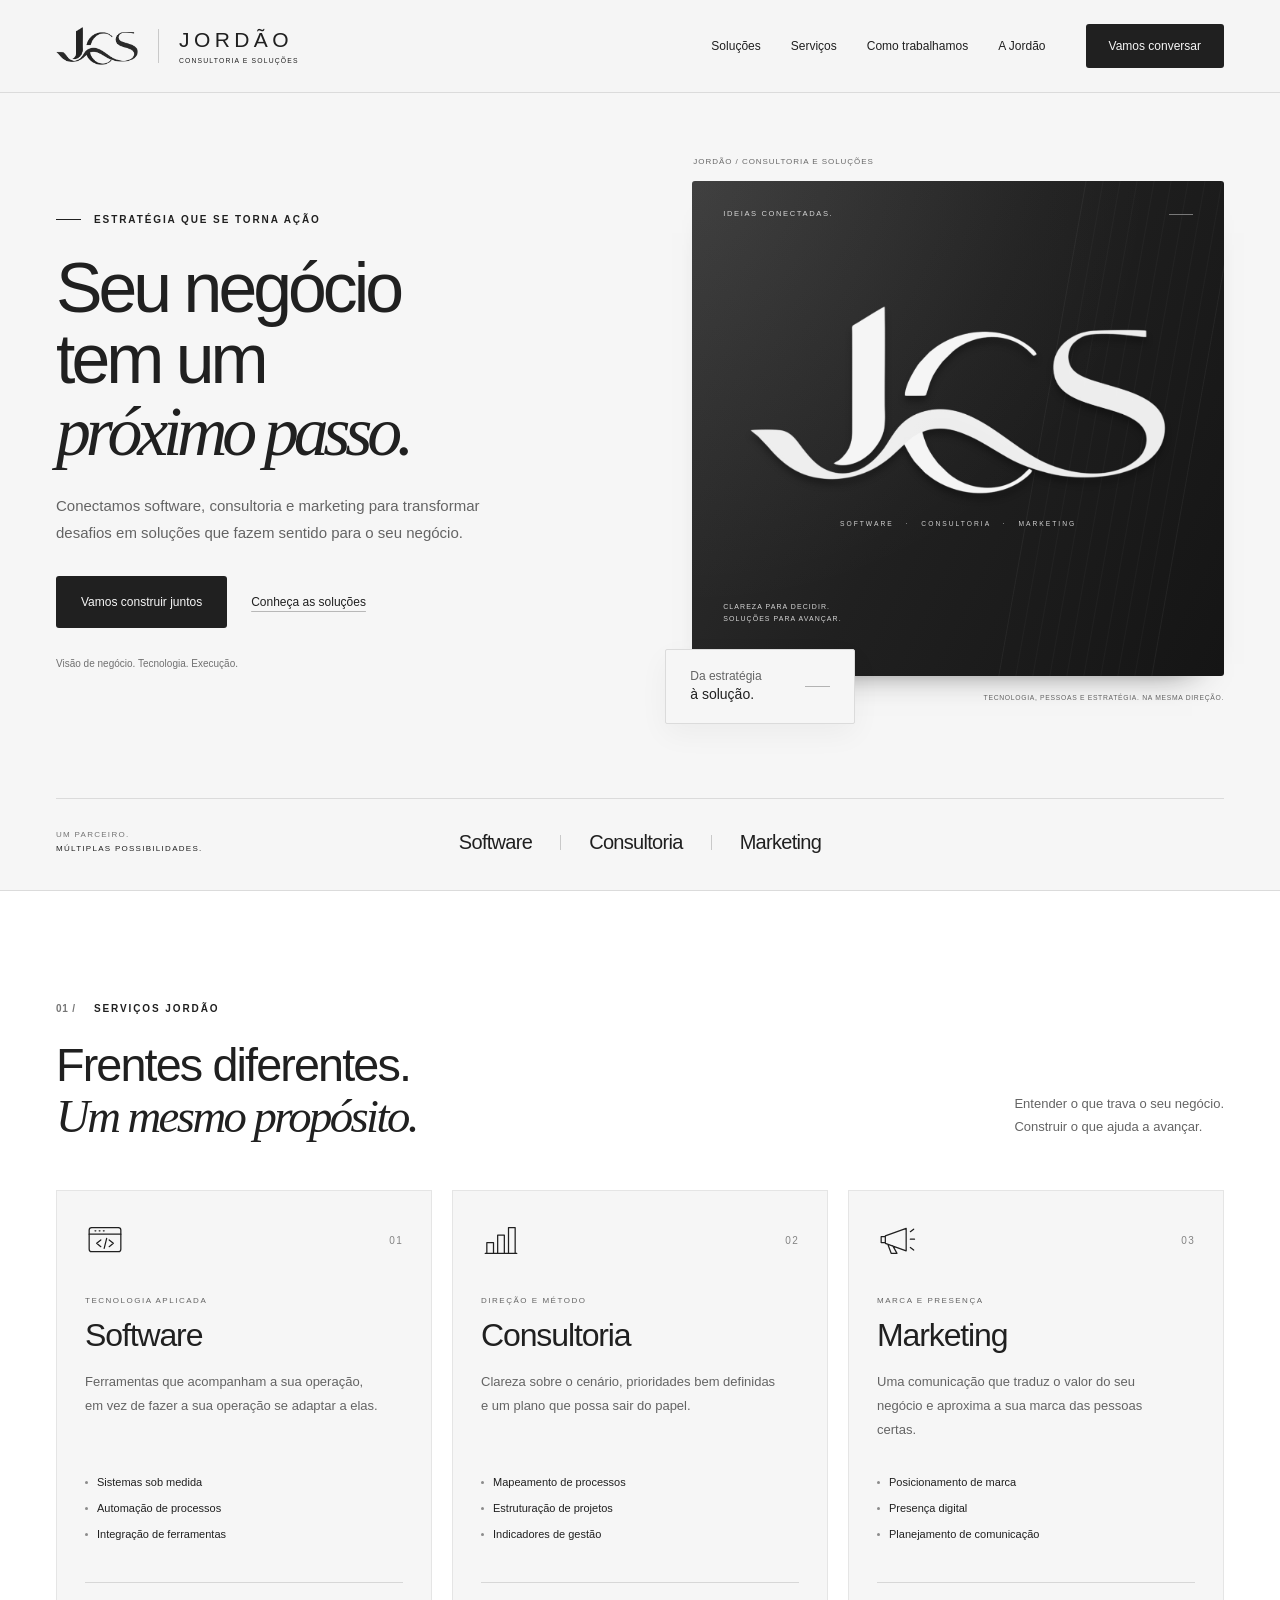
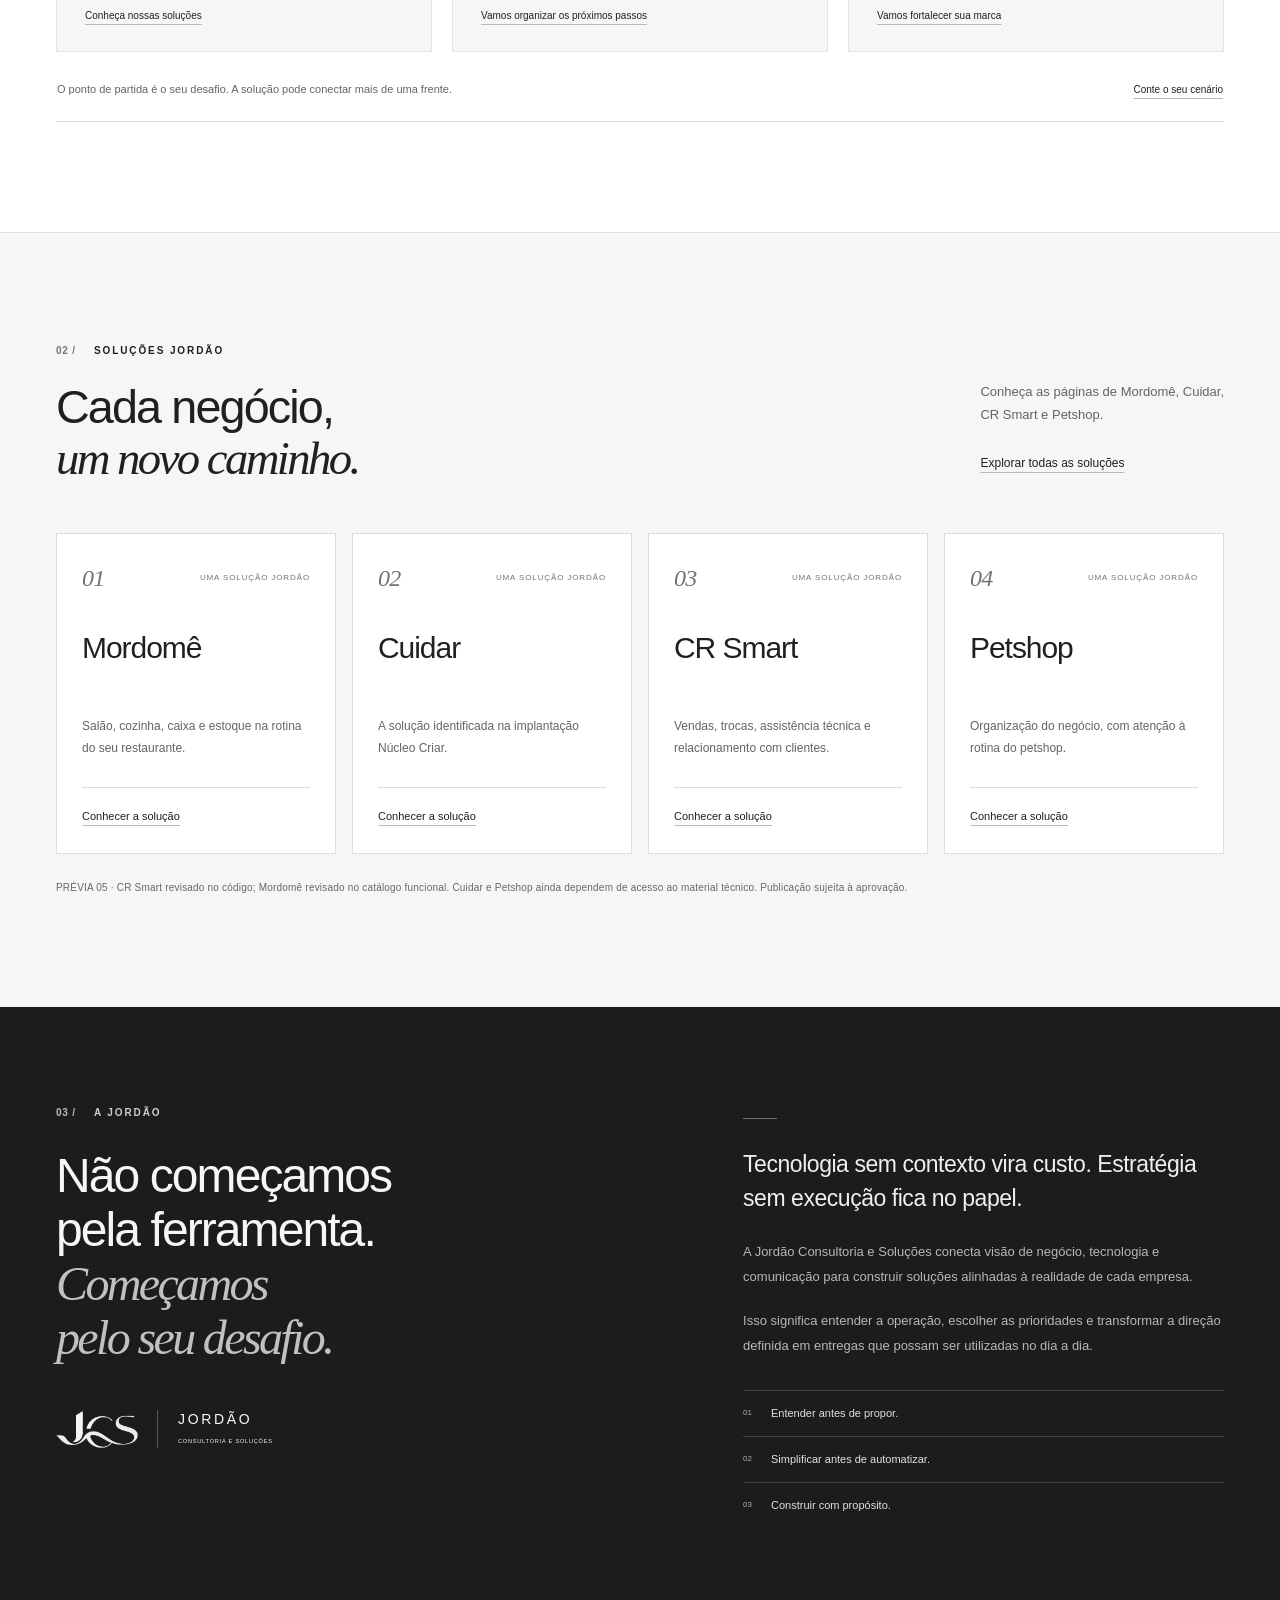
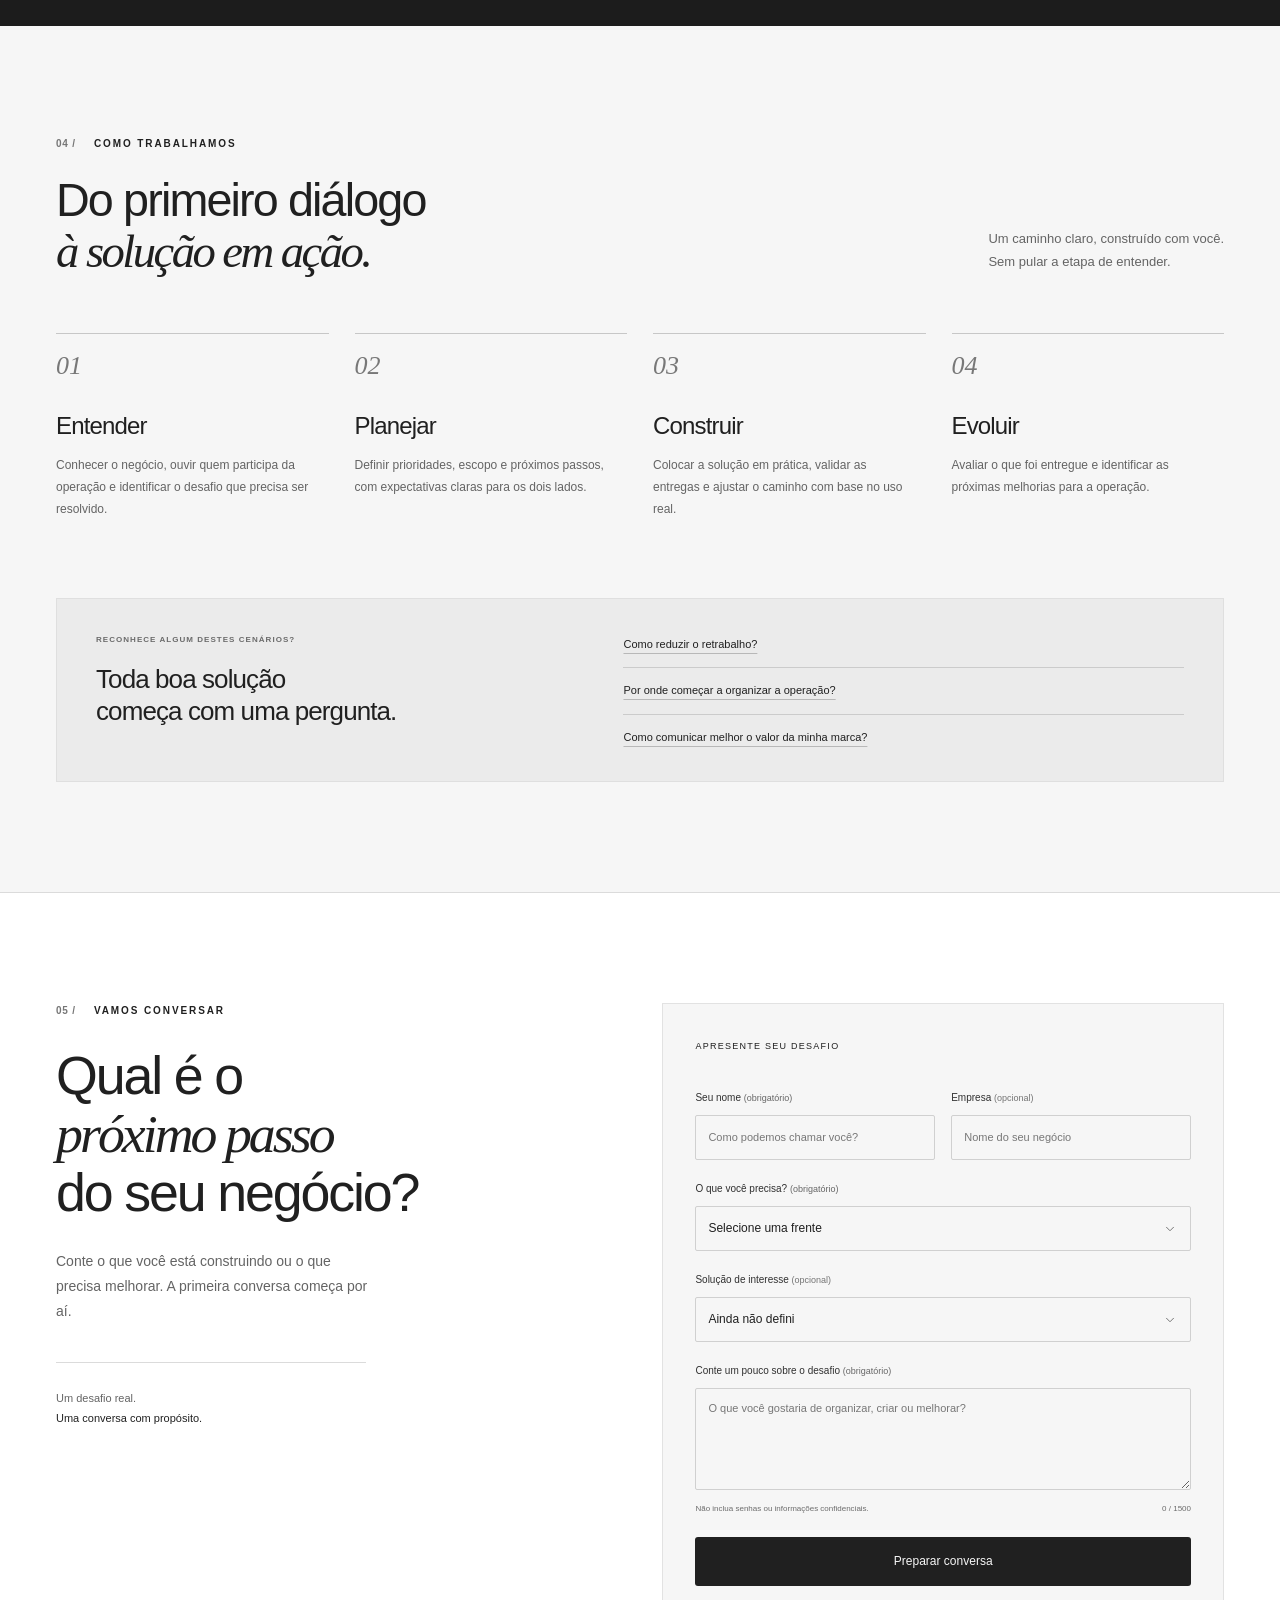
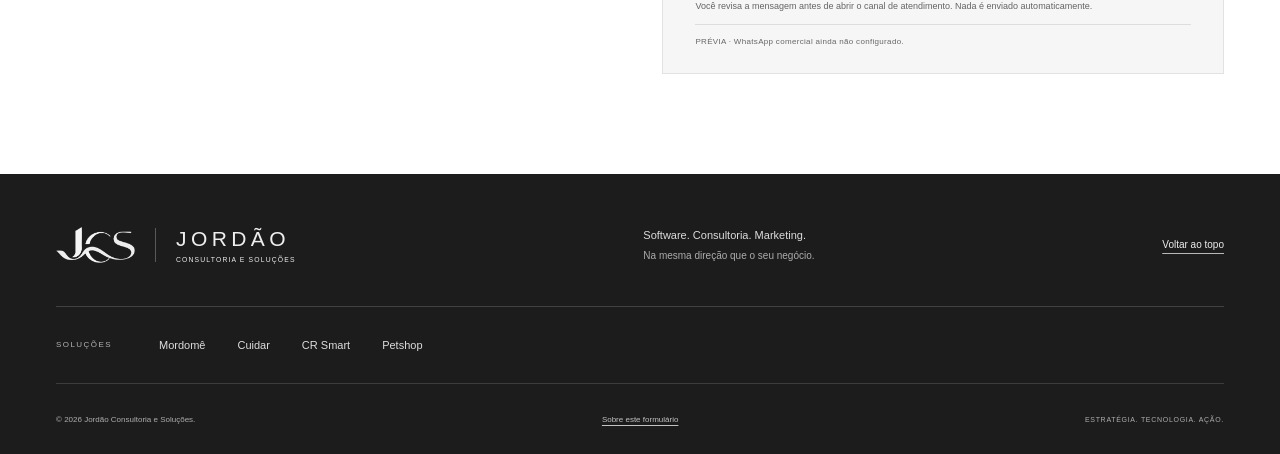
==== index.html @ e057ddb1 "Site institucional Jordão" ====
<!DOCTYPE html>

<html lang="pt-BR">
<head><meta content="Jordão — revisão 04 / páginas de soluções" name="generator"/>
<meta charset="utf-8"/>
<meta content="width=device-width, initial-scale=1" name="viewport"/>
<meta content="#f6f6f6" name="theme-color"/>
<meta content="Jordão Consultoria e Soluções. Software, consultoria e marketing conectados aos desafios do seu negócio." name="description"/>
<!-- PRÉVIA: retirar esta linha somente depois de aprovar e publicar o site. -->
<meta content="noindex, nofollow" name="robots"/>
<meta content="website" property="og:type"/>
<meta content="pt_BR" property="og:locale"/>
<meta content="Jordão — Consultoria e Soluções" property="og:title"/>
<meta content="Seu negócio tem um próximo passo. Vamos construir juntos." property="og:description"/>
<title>Jordão — Consultoria e Soluções</title>
<link href="assets/favicon.png" rel="icon" type="image/png"/>
<link href="styles.css" rel="stylesheet"/><link href="solucoes.css" rel="stylesheet"/>
<script defer="" src="config.js"></script>
<script defer="" src="script.js"></script><script defer="" src="solucoes.js"></script>
</head>
<body data-page="inicio">
<a class="skip-link" href="#conteudo">Pular para o conteúdo</a>
<header class="header" id="topo">
<div class="container header-inner">
<a aria-label="Jordão Consultoria e Soluções — início" class="brand" href="index.html#inicio">
<img alt="" class="brand-logo" height="497" src="assets/logo-jcs-escuro.png" width="1097"/>
<span aria-hidden="true" class="brand-divider"></span>
<span class="brand-name">JORDÃO<span>CONSULTORIA E SOLUÇÕES</span></span>
</a>
<button aria-controls="navegacao" aria-expanded="false" aria-label="Abrir menu" class="menu-toggle" type="button">
<span></span><span></span>
</button>
<nav aria-label="Navegação principal" class="nav" id="navegacao"><a href="solucoes.html">Soluções</a><a href="index.html#solucoes">Serviços</a><a href="index.html#metodo">Como trabalhamos</a><a href="index.html#sobre">A Jordão</a><a class="button button-dark nav-cta" href="index.html#contato">Vamos conversar</a></nav>
</div>
</header>
<main id="conteudo">
<section aria-labelledby="hero-title" class="hero" id="inicio">
<div class="container hero-grid">
<div class="hero-copy">
<p class="eyebrow"><span aria-hidden="true" class="eyebrow-line"></span> ESTRATÉGIA QUE SE TORNA AÇÃO</p>
<h1 id="hero-title">Seu negócio<br/>tem um<br/><em>próximo passo.</em></h1>
<p class="hero-description">Conectamos software, consultoria e marketing para transformar desafios em soluções que fazem sentido para o seu negócio.</p>
<div class="hero-actions">
<a class="button button-dark" href="#contato">Vamos construir juntos </a>
<a class="text-link" href="solucoes.html">Conheça as soluções </a>
</div>
<p class="hero-note"> Visão de negócio. Tecnologia. Execução.</p>
</div>
<div aria-label="Identidade visual da Jordão Consultoria e Soluções" class="hero-art">
<div class="art-caption"><span>JORDÃO / CONSULTORIA E SOLUÇÕES</span></div>
<div class="brand-stage">
<div class="stage-topline"><span>IDEIAS CONECTADAS.</span></div>
<div aria-hidden="true" class="stage-lines"></div>
<div class="stage-mark">
<img alt="Monograma JCS" fetchpriority="high" height="497" src="assets/logo-jcs-claro.png" width="1097"/>
<span>SOFTWARE <i>·</i> CONSULTORIA <i>·</i> MARKETING</span>
</div>
<div class="stage-baseline"><span>CLAREZA PARA DECIDIR.<br/>SOLUÇÕES PARA AVANÇAR.</span></div>
</div>
<div class="stage-badge"><span class="badge-copy">Da estratégia<br/><strong>à solução.</strong></span><span aria-hidden="true" class="badge-line"></span></div>
<p class="art-bottom">TECNOLOGIA, PESSOAS E ESTRATÉGIA. NA MESMA DIREÇÃO.</p>
</div>
</div>
<div class="container hero-bottom">
<span>UM PARCEIRO.<br/><strong>MÚLTIPLAS POSSIBILIDADES.</strong></span>
<div aria-label="Áreas de atuação" class="disciplines"><span>Software</span><span>Consultoria</span><span>Marketing</span></div>
</div>
</section>
<section aria-labelledby="solutions-title" class="section solutions" id="solucoes">
<div class="container">
<div class="section-heading">
<div><p class="eyebrow"><span class="section-index">01 /</span> SERVIÇOS JORDÃO</p><h2 id="solutions-title">Frentes diferentes.<br/><em>Um mesmo propósito.</em></h2></div>
<p class="section-intro">Entender o que trava o seu negócio.<br/>Construir o que ajuda a avançar.</p>
</div>
<div class="service-grid">
<article class="service-card">
<div class="service-top"><svg aria-hidden="true" fill="none" focusable="false" viewbox="0 0 48 48"><rect height="29" rx="3" width="38" x="5" y="9"></rect><path d="M5 17h38M12 13h1m4 0h1m4 0h1M19 24l-5 4 5 4m10-8 5 4-5 4m-6 2 3-12"></path></svg><span>01</span></div>
<p class="card-kicker">TECNOLOGIA APLICADA</p>
<h3>Software</h3>
<p>Ferramentas que acompanham a sua operação, em vez de fazer a sua operação se adaptar a elas.</p>
<ul class="service-list"><li>Sistemas sob medida</li><li>Automação de processos</li><li>Integração de ferramentas</li></ul>
<a class="card-link" href="solucoes.html">Conheça nossas soluções</a>
</article>
<article class="service-card">
<div class="service-top"><svg aria-hidden="true" fill="none" focusable="false" viewbox="0 0 48 48"><path d="M7 40V27h8v13m5 0V18h8v22m5 0V9h8v31M5 40h38"></path></svg><span>02</span></div>
<p class="card-kicker">DIREÇÃO E MÉTODO</p>
<h3>Consultoria</h3>
<p>Clareza sobre o cenário, prioridades bem definidas e um plano que possa sair do papel.</p>
<ul class="service-list"><li>Mapeamento de processos</li><li>Estruturação de projetos</li><li>Indicadores de gestão</li></ul>
<a class="card-link" data-service="Consultoria" href="#contato">Vamos organizar os próximos passos </a>
</article>
<article class="service-card">
<div class="service-top"><svg aria-hidden="true" fill="none" focusable="false" viewbox="0 0 48 48"><path d="m10 19 25-9v27l-25-9zM10 20H5v7h5m3 2 4 11h7l-5-9m21-17 4-3m-4 12h5m-5 10 4 3"></path></svg><span>03</span></div>
<p class="card-kicker">MARCA E PRESENÇA</p>
<h3>Marketing</h3>
<p>Uma comunicação que traduz o valor do seu negócio e aproxima a sua marca das pessoas certas.</p>
<ul class="service-list"><li>Posicionamento de marca</li><li>Presença digital</li><li>Planejamento de comunicação</li></ul>
<a class="card-link" data-service="Marketing" href="#contato">Vamos fortalecer sua marca </a>
</article>
</div>
<div class="solutions-note"><p>O ponto de partida é o seu desafio. A solução pode conectar mais de uma frente.</p><a href="#contato">Conte o seu cenário </a></div>
</div>
</section>
<section aria-labelledby="portfolio-title" class="section portfolio-section" id="sistemas"><div class="container"><div class="section-heading"><div><p class="eyebrow"><span class="section-index">02 /</span> SOLUÇÕES JORDÃO</p><h2 id="portfolio-title">Cada negócio,<br/><em>um novo caminho.</em></h2></div><div class="portfolio-intro"><p class="section-intro">Conheça as páginas de Mordomê, Cuidar,<br/>CR Smart e Petshop.</p><a class="text-link" href="solucoes.html">Explorar todas as soluções</a></div></div><div class="portfolio-grid"><article class="portfolio-card"><div class="portfolio-meta"><span>01</span><span>UMA SOLUÇÃO JORDÃO</span></div><h3>Mordomê</h3><p>Salão, cozinha, caixa e estoque na rotina do seu restaurante.</p><a aria-label="Conhecer a solução Mordomê" class="portfolio-link" href="mordome.html">Conhecer a solução</a></article><article class="portfolio-card"><div class="portfolio-meta"><span>02</span><span>UMA SOLUÇÃO JORDÃO</span></div><h3>Cuidar</h3><p>A solução identificada na implantação Núcleo Criar.</p><a aria-label="Conhecer a solução Cuidar" class="portfolio-link" href="cuidar.html">Conhecer a solução</a></article><article class="portfolio-card"><div class="portfolio-meta"><span>03</span><span>UMA SOLUÇÃO JORDÃO</span></div><h3>CR Smart</h3><p>Vendas, trocas, assistência técnica e relacionamento com clientes.</p><a aria-label="Conhecer a solução CR Smart" class="portfolio-link" href="venda-de-celular.html">Conhecer a solução</a></article><article class="portfolio-card"><div class="portfolio-meta"><span>04</span><span>UMA SOLUÇÃO JORDÃO</span></div><h3>Petshop</h3><p>Organização do negócio, com atenção à rotina do petshop.</p><a aria-label="Conhecer a solução Petshop" class="portfolio-link" href="petshop.html">Conhecer a solução</a></article></div><p class="editorial-footnote">PRÉVIA 05 · CR Smart revisado no código; Mordomê revisado no catálogo funcional. Cuidar e Petshop ainda dependem de acesso ao material técnico. Publicação sujeita à aprovação.</p></div></section><section aria-labelledby="about-title" class="about section" id="sobre">
<div class="container about-grid">
<div class="about-copy"><p class="eyebrow"><span class="section-index">03 /</span> A JORDÃO</p><h2 id="about-title">Não começamos<br/>pela ferramenta.<br/><em>Começamos<br/>pelo seu desafio.</em></h2><div class="about-signature"><img alt="" height="497" src="assets/logo-jcs-claro.png" width="1097"/><span>JORDÃO<br/><small>CONSULTORIA E SOLUÇÕES</small></span></div></div>
<div class="about-detail"><p class="about-lead">Tecnologia sem contexto vira custo. Estratégia sem execução fica no papel.</p><p>A Jordão Consultoria e Soluções conecta visão de negócio, tecnologia e comunicação para construir soluções alinhadas à realidade de cada empresa.</p><p>Isso significa entender a operação, escolher as prioridades e transformar a direção definida em entregas que possam ser utilizadas no dia a dia.</p><div class="about-principles"><div><span>01</span><strong>Entender antes de propor.</strong></div><div><span>02</span><strong>Simplificar antes de automatizar.</strong></div><div><span>03</span><strong>Construir com propósito.</strong></div></div></div>
</div>
</section>
<section aria-labelledby="method-title" class="section method" id="metodo">
<div class="container">
<div class="section-heading"><div><p class="eyebrow"><span class="section-index">04 /</span> COMO TRABALHAMOS</p><h2 id="method-title">Do primeiro diálogo<br/><em>à solução em ação.</em></h2></div><p class="section-intro">Um caminho claro, construído com você.<br/>Sem pular a etapa de entender.</p></div>
<ol class="method-grid"><li><div class="step-line"><span>01</span></div><h3>Entender</h3><p>Conhecer o negócio, ouvir quem participa da operação e identificar o desafio que precisa ser resolvido.</p></li><li><div class="step-line"><span>02</span></div><h3>Planejar</h3><p>Definir prioridades, escopo e próximos passos, com expectativas claras para os dois lados.</p></li><li><div class="step-line"><span>03</span></div><h3>Construir</h3><p>Colocar a solução em prática, validar as entregas e ajustar o caminho com base no uso real.</p></li><li><div class="step-line"><span>04</span></div><h3>Evoluir</h3><p>Avaliar o que foi entregue e identificar as próximas melhorias para a operação.</p></li></ol>
<div class="challenge-panel"><div><p class="eyebrow">RECONHECE ALGUM DESTES CENÁRIOS?</p><h3>Toda boa solução<br/>começa com uma pergunta.</h3></div><div class="challenge-links"><a data-challenge="Quero reduzir o retrabalho e integrar minhas ferramentas." data-service="Software" href="#contato">Como reduzir o retrabalho? </a><a data-challenge="Quero organizar os processos e definir melhor as prioridades do meu negócio." data-service="Consultoria" href="#contato">Por onde começar a organizar a operação? </a><a data-challenge="Quero fortalecer a presença da minha marca e comunicar melhor o que ofereço." data-service="Marketing" href="#contato">Como comunicar melhor o valor da minha marca? </a></div></div>
</div>
</section>
<section aria-labelledby="contact-title" class="contact section" id="contato">
<div class="container contact-grid">
<div class="contact-copy"><p class="eyebrow"><span class="section-index">05 /</span> VAMOS CONVERSAR</p><h2 id="contact-title">Qual é o<br/><em>próximo passo</em><br/>do seu negócio?</h2><p>Conte o que você está construindo ou o que precisa melhorar. A primeira conversa começa por aí.</p><div class="contact-caption"><span>Um desafio real.<br/><strong>Uma conversa com propósito.</strong></span></div><a class="email-link" hidden="" href="#contato" id="commercial-email"></a></div>
<form class="contact-form" id="briefing-form">
<div class="form-heading"><span>APRESENTE SEU DESAFIO</span></div>
<div class="form-row"><div class="field"><label for="nome">Seu nome <span class="field-required">(obrigatório)</span></label><input autocomplete="name" id="nome" maxlength="80" minlength="2" name="nome" placeholder="Como podemos chamar você?" required="" type="text"/></div><div class="field"><label for="empresa">Empresa <span class="optional">(opcional)</span></label><input autocomplete="organization" id="empresa" maxlength="100" name="empresa" placeholder="Nome do seu negócio" type="text"/></div></div>
<div class="field"><label for="interesse">O que você precisa? <span class="field-required">(obrigatório)</span></label><div class="select-control"><select id="interesse" name="interesse" required=""><option disabled="" selected="" value="">Selecione uma frente</option><option value="Software">Software e automação</option><option value="Consultoria">Consultoria e processos</option><option value="Marketing">Marketing e presença digital</option><option value="Solução integrada">Solução integrada / ainda não sei</option></select><svg aria-hidden="true" class="ui-icon select-chevron" fill="none" focusable="false" height="16" stroke="currentColor" stroke-linecap="round" stroke-linejoin="round" stroke-width="1.5" viewbox="0 0 24 24" width="16"><path d="m6 9 6 6 6-6"></path></svg></div></div>
<div class="field"><label for="produto">Solução de interesse <span class="optional">(opcional)</span></label><div class="select-control"><select id="produto" name="produto"><option value="">Ainda não defini</option><option value="mordome">Mordomê</option><option value="cuidar">Cuidar</option><option value="venda-de-celular">CR Smart</option><option value="petshop">Petshop</option></select><svg aria-hidden="true" class="ui-icon select-chevron" fill="none" focusable="false" viewbox="0 0 24 24"><path d="m6 9 6 6 6-6"></path></svg></div></div><div class="field"><label for="desafio">Conte um pouco sobre o desafio <span class="field-required">(obrigatório)</span></label><textarea aria-describedby="message-hint" id="desafio" maxlength="1500" minlength="10" name="desafio" placeholder="O que você gostaria de organizar, criar ou melhorar?" required="" rows="3"></textarea><div class="field-hint"><span id="message-hint">Não inclua senhas ou informações confidenciais.</span><span aria-hidden="true" id="char-count">0 / 1500</span></div></div>
<button class="button button-dark submit-button" disabled="" type="submit">Preparar conversa </button>
<p class="form-disclaimer">Você revisa a mensagem antes de abrir o canal de atendimento. Nada é enviado automaticamente.</p>
<p class="draft-note" hidden="" id="draft-note" role="status">PRÉVIA · WhatsApp comercial ainda não configurado.</p>
<noscript><p class="draft-note">Ative o JavaScript para preparar a mensagem. O restante do site pode ser navegado normalmente.</p></noscript>
</form>
</div>
</section>
</main>
<footer class="footer"><div class="container"><div class="footer-top"><a aria-label="Jordão — voltar ao início" class="brand footer-brand" href="index.html#inicio"><img alt="" class="brand-logo" height="497" src="assets/logo-jcs-claro.png" width="1097"/><span aria-hidden="true" class="brand-divider"></span><span class="brand-name">JORDÃO<span>CONSULTORIA E SOLUÇÕES</span></span></a><p>Software. Consultoria. Marketing.<br/><span>Na mesma direção que o seu negócio.</span></p><a class="back-top" href="#topo">Voltar ao topo </a></div><nav aria-label="Soluções Jordão" class="footer-solutions"><span>SOLUÇÕES</span><a href="mordome.html">Mordomê</a><a href="cuidar.html">Cuidar</a><a href="venda-de-celular.html">CR Smart</a><a href="petshop.html">Petshop</a></nav><div class="footer-bottom"><p>© <span id="year">2026</span> Jordão Consultoria e Soluções.</p><button class="plain-button" id="privacy-button" type="button">Sobre este formulário</button><span>ESTRATÉGIA. TECNOLOGIA. AÇÃO.</span></div></div></footer>
<dialog aria-labelledby="message-title" class="dialog" id="message-dialog"><div class="dialog-content"><button aria-label="Fechar prévia da mensagem" class="dialog-close" data-close-dialog="" type="button"><svg aria-hidden="true" class="ui-icon" fill="none" focusable="false" height="16" stroke="currentColor" stroke-linecap="round" stroke-linejoin="round" stroke-width="1.5" viewbox="0 0 24 24" width="16"><path d="m6 6 12 12M6 18 18 6"></path></svg></button><p class="eyebrow">VAMOS CONVERSAR</p><h2 id="message-title">O primeiro passo<br/><em>está aqui.</em></h2><p class="dialog-description">Confira o resumo da sua mensagem antes de continuar.</p><pre class="message-preview" id="message-preview"></pre><p class="dialog-note" id="channel-note"></p><div class="dialog-actions"><a class="button button-dark" hidden="" href="#" id="send-message" rel="noopener noreferrer" target="_blank">Abrir WhatsApp </a><button class="button button-outline" id="copy-message" type="button">Copiar mensagem </button></div><p aria-live="polite" class="copy-status" id="copy-status" role="status"></p></div></dialog>
<dialog aria-labelledby="privacy-title" class="dialog privacy-dialog" id="privacy-dialog"><div class="dialog-content"><button aria-label="Fechar informações do formulário" class="dialog-close" data-close-dialog="" type="button"><svg aria-hidden="true" class="ui-icon" fill="none" focusable="false" height="16" stroke="currentColor" stroke-linecap="round" stroke-linejoin="round" stroke-width="1.5" viewbox="0 0 24 24" width="16"><path d="m6 6 12 12M6 18 18 6"></path></svg></button><p class="eyebrow">TRANSPARÊNCIA</p><h2 id="privacy-title">Sobre este<br/><em>formulário.</em></h2><p>O formulário prepara uma mensagem no seu próprio navegador. Este site não envia os campos para um servidor, não os salva em uma base de dados e não usa ferramentas de análise ou cookies de rastreamento.</p><p>O envio ao WhatsApp ou ao seu aplicativo de e-mail só é iniciado quando você escolhe abrir o canal configurado. A confirmação final de envio acontece nesse serviço, sujeito às regras dele.</p><p>Não inclua senhas, documentos ou dados confidenciais. O botão de copiar transfere apenas a mensagem preparada para a área de transferência do seu dispositivo.</p><p class="dialog-note">Esta é uma prévia do site. Os contatos e as informações institucionais serão revisados antes da publicação.</p><button class="button button-dark" data-close-dialog="" type="button">Entendi </button></div></dialog>
</body>
</html>
---- styles.css ----
/* JORDÃO / Site institucional — revisão 02: iconografia discreta. */
:root{--paper:#f6f6f6;--white:#ffffff;--ink:#202020;--muted:#646464;--line:#dbdbdb;--dark:#1c1c1c;--dark-muted:#b7b7b7;--serif:Georgia,"Times New Roman",serif;--sans:"Helvetica Neue",Arial,sans-serif;--max:1256px}
*,*::before,*::after{box-sizing:border-box}
html{scroll-behavior:smooth;scroll-padding-top:110px}
body{margin:0;background:var(--paper);color:var(--ink);font-family:var(--sans);font-size:16px;line-height:1.55;-webkit-font-smoothing:antialiased}
body:has(dialog[open]){overflow:hidden}
a{color:inherit;text-decoration:none}button,input,select,textarea{font:inherit}button,a,input,select,textarea{-webkit-tap-highlight-color:transparent}button{cursor:pointer}button:disabled{cursor:not-allowed}button{color:inherit}img{display:block;max-width:100%;height:auto}h1,h2,h3,p{margin:0}h1,h2,h3{line-height:1.1;font-weight:500;letter-spacing:-.05em}h1 em,h2 em{font-family:var(--serif);font-weight:400}p{color:var(--muted)}ul,ol{margin:0;padding:0}svg{width:40px;height:40px;stroke:currentColor;stroke-width:1.5;stroke-linecap:round;stroke-linejoin:round}
::selection{background:#d4d4d4;color:#181818}:focus-visible{outline:3px solid #757575;outline-offset:5px}[hidden]{display:none!important}.container{width:min(var(--max),calc(100% - 112px));margin-inline:auto}.section{padding:110px 0}.eyebrow{font-size:10px;letter-spacing:.19em;line-height:1.6;font-weight:600;color:var(--ink);display:flex;align-items:center;gap:13px}.eyebrow-line{width:25px;height:1px;background:currentColor}.section-index{color:#767676;letter-spacing:.08em;margin-right:5px}.button{display:inline-flex;align-items:center;justify-content:center;gap:26px;padding:17px 23px;border:1px solid transparent;border-radius:3px;font-size:13px;line-height:1.35;font-weight:500;transition:background .2s,color .2s,transform .2s;min-height:51px;white-space:nowrap}.button-dark{background:var(--ink);color:var(--paper)}.button-dark:hover{background:#3b3b3b;transform:translateY(-2px)}.button-outline{border-color:#c3c3c3;background:transparent}.button-outline:hover{background:#e7e7e7}.text-link{font-size:12px;font-weight:500;display:inline-flex;align-items:center;gap:15px;min-height:44px}.text-link:hover{color:#636363}.skip-link{position:fixed;z-index:100;top:8px;left:8px;transform:translateY(-180%);background:var(--ink);color:white;padding:12px 18px}.skip-link:focus{transform:translateY(0)}
/* Header */
.header{position:sticky;top:0;z-index:30;background:rgba(245,245,245,.96);border-bottom:1px solid var(--line);backdrop-filter:blur(18px)}.header-inner{height:92px;display:flex;align-items:center;justify-content:space-between;gap:28px}.brand{display:flex;align-items:center;gap:20px;flex-shrink:0}.brand-logo{width:82px;flex-shrink:0}.brand-divider{height:34px;width:1px;background:#c9c9c9}.brand-name{font-size:21px;line-height:1.3;letter-spacing:.21em;display:block}.brand-name>span{font-size:6.8px;letter-spacing:.17em;display:block;margin-top:3px;white-space:nowrap}.nav{display:flex;align-items:center;gap:30px}.nav>a:not(.button){font-size:12px;padding:10px 0;position:relative}.nav>a:not(.button)::after{content:"";position:absolute;bottom:2px;left:0;width:0;height:1px;background:currentColor;transition:width .2s}.nav>a:hover::after,.nav>a.is-active::after{width:100%}.nav .nav-cta{margin-left:10px;font-size:12px;padding:12px 18px;min-height:44px;gap:20px}.menu-toggle{display:none}
/* Hero */
.hero{padding-top:63px}.hero-grid{display:grid;grid-template-columns:1.08fr 1fr;align-items:center;gap:62px}.hero-copy{padding:15px 0 22px}.hero h1{font-size:clamp(53px,5.45vw,80px);line-height:1.025;letter-spacing:-.057em;margin:25px 0 25px}.hero h1 em{display:inline-block;letter-spacing:-.075em;white-space:nowrap}.hero-description{max-width:430px;font-size:15px;line-height:1.8}.hero-actions{display:flex;gap:24px;align-items:center;margin-top:30px}.hero-actions .button{font-size:12px;gap:21px;padding:17px 19px}.hero-note{font-size:10px;color:#707070;margin-top:28px;display:flex;align-items:center;gap:9px}.hero-art{position:relative;align-self:center;padding:0 0 31px}.art-caption{display:flex;justify-content:space-between;color:#686868;font-size:8px;letter-spacing:.12em;margin:0 1px 13px}.brand-stage{position:relative;aspect-ratio:1.075;overflow:hidden;border-radius:3px;background:linear-gradient(116deg,#303030 0,#202020 47%,#151515 100%);box-shadow:0 20px 35px -32px #252525;display:flex;flex-direction:column;justify-content:space-between;padding:27px 31px;color:#d6d6d6}.brand-stage::before{content:"";position:absolute;inset:0;background:radial-gradient(ellipse at 0 0,rgba(228,228,228,.09),transparent 61%);pointer-events:none}.stage-lines{position:absolute;top:0;right:28px;width:29%;height:100%;transform:skew(-10deg);background:repeating-linear-gradient(90deg,transparent 0,transparent 16px,rgba(212,212,212,.035) 16px,rgba(212,212,212,.035) 17px);border-left:1px solid rgba(212,212,212,.06);border-right:1px solid rgba(212,212,212,.06)}.stage-topline{display:flex;justify-content:space-between;align-items:center;font-size:7.6px;letter-spacing:.21em;z-index:1}.stage-mark{position:relative;width:89%;margin:0 auto 10px;display:flex;flex-direction:column;align-items:center;gap:24px}.stage-mark img{width:100%;filter:drop-shadow(0 6px 3px rgba(0,0,0,.3))}.stage-mark>span{font-size:6.7px;letter-spacing:.3em;white-space:nowrap;color:#d1d1d1}.stage-mark i{font-style:normal;padding:0 8px}.stage-baseline{position:relative;display:flex;align-items:end;justify-content:space-between;font-size:7px;letter-spacing:.15em;line-height:1.8}.stage-baseline>span:first-child{transform:translateY(-23px)}.stage-badge{position:absolute;left:-27px;bottom:11px;background:var(--paper);padding:18px 22px;display:flex;gap:17px;align-items:center;box-shadow:0 10px 30px #1212120b;border:1px solid var(--line);border-radius:2px}.stage-badge .badge-copy{font-size:12px;line-height:1.4;color:#646464}.stage-badge strong{font-size:14px;font-weight:500;color:var(--ink)}.badge-line{width:25px;height:1px;background:#b3b3b3;margin-left:18px}.art-bottom{text-align:right;font-size:6.8px;letter-spacing:.1em;margin-top:17px;padding-left:220px}.hero-bottom{display:flex;align-items:center;justify-content:space-between;gap:25px;margin-top:63px;padding:28px 0 32px;border-top:1px solid var(--line)}.hero-bottom>span{font-size:8px;letter-spacing:.16em;color:#747474;line-height:1.8}.hero-bottom>span>strong{font-weight:500;color:var(--ink)}.disciplines{display:flex;align-items:center;gap:34px;font-size:20px;letter-spacing:-.035em}
/* Solutions */
.solutions{background:#ffffff;border-top:1px solid var(--line)}.section-heading{display:flex;align-items:end;justify-content:space-between;gap:50px;margin-bottom:48px}.section-heading .eyebrow{margin-bottom:23px}h2{font-size:clamp(37px,3.65vw,53px);letter-spacing:-.04em;line-height:1.1}h2 em{letter-spacing:-.055em}.section-intro{font-size:13px;line-height:1.8;padding-bottom:4px}.service-grid{display:grid;grid-template-columns:repeat(3,1fr);gap:20px}.service-card{background:var(--paper);border:1px solid #e5e5e5;display:flex;flex-direction:column;padding:29px 28px 23px;transition:background .2s,border-color .2s}.service-card:hover{background:#ededed;border-color:#bababa}.service-top{display:flex;justify-content:space-between;align-items:center;margin-bottom:35px}.service-top>span{font-size:10px;color:#848484;letter-spacing:.13em}.card-kicker{font-size:8px;letter-spacing:.19em;color:#646464;margin-bottom:10px}.service-card h3{font-size:32px;letter-spacing:-.035em;margin-bottom:17px}.service-card>p:not(.card-kicker){font-size:13px;line-height:1.85;min-height:73px;max-width:295px}.service-list{list-style:none;margin:22px 0 30px}.service-list li{font-size:11px;display:flex;align-items:center;gap:9px;margin:9px 0}.service-list li::before{content:"";display:inline-block;background:#8b8b8b;width:3px;height:3px;border-radius:50%}.card-link{margin-top:auto;padding-top:21px;border-top:1px solid #d7d7d7;display:flex;align-items:center;justify-content:space-between;font-size:10px;gap:6px;line-height:1.6;min-height:46px}.card-link:hover{text-decoration:underline;text-underline-offset:5px}.solutions-note{display:flex;align-items:center;gap:15px;border-bottom:1px solid var(--line);padding:29px 1px 23px}.solutions-note p{font-size:11px}.solutions-note a{font-size:10px;margin-left:auto;white-space:nowrap}
/* About */
.about{background:var(--dark);color:var(--paper);padding:98px 0}.about-grid{display:grid;grid-template-columns:1.2fr 1fr;gap:110px}.about .eyebrow{color:#cdcdcd}.about .section-index{color:#bababa}.about h2{font-size:clamp(38px,3.75vw,55px);line-height:1.12;margin-top:28px}.about h2 em{color:#c1c1c1}.about-signature{display:flex;align-items:center;gap:19px;margin-top:46px}.about-signature img{width:82px}.about-signature>span{border-left:1px solid #585858;padding-left:20px;font-size:14px;letter-spacing:.19em;line-height:1.35}.about-signature small{font-size:5.6px;letter-spacing:.14em}.about-detail{position:relative;padding-top:13px}.about-detail p{font-size:13px;color:var(--dark-muted);line-height:1.9;margin-bottom:20px}.about-detail .about-lead{font-size:23px;line-height:1.45;letter-spacing:-.02em;color:#efefef;margin-bottom:25px}.about-principles{margin-top:31px}.about-principles>div{display:flex;align-items:center;gap:19px;border-top:1px solid #3d3d3d;padding:14px 0}.about-principles span{font-size:8px;color:#b1b1b1}.about-principles strong{font-size:11px;font-weight:400;color:#e1e1e1}
/* Method */
.method{background:var(--paper)}.method-grid{list-style:none;display:grid;grid-template-columns:repeat(4,1fr);gap:26px;margin-top:55px}.step-line{display:flex;align-items:center;justify-content:space-between;border-top:1px solid #c7c7c7;padding-top:19px;margin-bottom:34px}.step-line>span:first-child{font-family:var(--serif);font-size:26px;font-style:italic;color:#787878;line-height:1}.method-grid h3{font-size:24px;letter-spacing:-.035em;margin-bottom:15px}.method-grid p{font-size:12px;line-height:1.85;max-width:255px}.challenge-panel{margin-top:77px;padding:35px 39px;background:#ebebeb;display:grid;grid-template-columns:.92fr 1.08fr;gap:50px;border:1px solid #dfdfdf}.challenge-panel .eyebrow{font-size:8px;letter-spacing:.13em;color:#6b6b6b;margin-bottom:18px}.challenge-panel h3{font-size:26px;line-height:1.2;letter-spacing:-.035em}.challenge-links{display:flex;flex-direction:column;justify-content:center}.challenge-links a{display:flex;justify-content:space-between;align-items:center;gap:15px;padding:14px 0;border-bottom:1px solid #cbcbcb;font-size:11px;line-height:1.6}.challenge-links a:first-child{padding-top:2px}.challenge-links a:last-child{border-bottom:0;padding-bottom:0}.challenge-links a:hover{text-decoration:underline;text-underline-offset:4px}
/* Contact */
.contact{background:#ffffff;border-top:1px solid var(--line);padding-bottom:100px}.contact-grid{display:grid;grid-template-columns:1fr 1.12fr;gap:105px}.contact-copy h2{font-size:clamp(43px,4.2vw,61px);line-height:1.08;margin:27px 0}.contact-copy>p:not(.eyebrow){font-size:14px;line-height:1.8;max-width:320px}.contact-caption{display:flex;align-items:center;gap:22px;margin-top:38px;padding-top:26px;border-top:1px solid var(--line);max-width:310px}.contact-caption>span{font-size:11px;color:#646464;line-height:1.8}.contact-caption strong{font-weight:400;color:var(--ink)}.email-link{display:block;margin-top:25px;text-decoration:underline;font-size:13px;text-underline-offset:4px;overflow-wrap:anywhere}.contact-form{background:var(--paper);border:1px solid #e2e2e2;padding:28px 32px 24px;align-self:start}.form-heading{display:flex;justify-content:space-between;align-items:center;font-size:9px;letter-spacing:.14em;margin-bottom:28px}.form-row{display:grid;grid-template-columns:1fr 1fr;gap:16px}.field{margin-bottom:21px;min-width:0}.field label{font-size:10px;display:block;margin-bottom:9px;color:#303030}.optional{font-size:9px;color:#747474}.field input,.field select,.field textarea{width:100%;border:1px solid #d0d0d0;border-radius:2px;min-height:45px;padding:11px 12px;background:transparent;color:var(--ink);font-size:12px;outline-offset:2px;transition:border .2s}.field input::placeholder,.field textarea::placeholder{color:#777777;opacity:1;font-size:11px}.field input:hover,.field select:hover,.field textarea:hover{border-color:#929292}.field select{padding-right:25px}.field textarea{resize:vertical;min-height:102px;line-height:1.6}.field-hint{display:flex;gap:10px;justify-content:space-between;margin-top:5px;font-size:8px;color:#6c6c6c;line-height:1.6}.field-hint>span:last-child{white-space:nowrap}.submit-button{width:100%;justify-content:space-between;min-height:49px;padding:14px 18px;font-size:12px}.form-disclaimer{font-size:9px;margin-top:13px;line-height:1.75}.draft-note{font-size:8px;letter-spacing:.04em;color:#676767;margin-top:10px;border-top:1px solid #dddddd;padding-top:10px;line-height:1.7}
/* Footer */
.footer{background:var(--dark);color:#eeeeee;padding:49px 0 20px}.footer-top{display:flex;align-items:center;justify-content:space-between;gap:35px;padding-bottom:39px;border-bottom:1px solid #414141}.footer-brand .brand-divider{background:#595959}.footer-brand .brand-logo{width:79px}.footer-top p{font-size:11px;color:#dcdcdc;line-height:1.85}.footer-top p>span{color:#acacac;font-size:10px}.back-top{font-size:10px;display:flex;gap:19px;align-items:center;min-height:44px}.footer-bottom{display:flex;align-items:center;justify-content:space-between;gap:24px;margin-top:22px}.footer-bottom p,.footer-bottom>span{font-size:8px;color:#aeaeae}.footer-bottom>span{letter-spacing:.1em;font-size:7px}.plain-button{padding:8px 0;background:none;border:0;color:#c2c2c2;font-size:8px;text-decoration:underline;text-underline-offset:3px}
/* Message preview */
.dialog{padding:0;background:var(--paper);color:var(--ink);border:1px solid #bfbfbf;border-radius:4px;max-width:610px;width:calc(100% - 32px);max-height:90dvh;overflow:auto;box-shadow:0 30px 90px #00000044}.dialog::backdrop{background:rgba(19,19,19,.68);backdrop-filter:blur(4px)}.dialog-content{position:relative;padding:41px}.dialog-close{position:absolute;top:12px;right:13px;background:none;border:0;width:40px;height:40px;font-size:29px;line-height:1}.dialog h2{font-size:37px;margin:19px 0}.dialog-description{font-size:13px}.message-preview{padding:18px 20px;background:#e9e9e9;border:1px solid #d8d8d8;white-space:pre-wrap;overflow-wrap:anywhere;word-break:break-word;font-family:var(--sans);font-size:12px;line-height:1.75;max-height:280px;overflow:auto;margin:20px 0}.dialog-note{font-size:11px;line-height:1.75}.dialog-actions{display:flex;flex-wrap:wrap;gap:10px;margin-top:23px}.dialog-actions .button{font-size:11px;gap:16px;padding:14px 16px;min-height:46px}.copy-status{font-size:11px;min-height:1.5em;margin-top:12px}.privacy-dialog p:not(.eyebrow){font-size:13px;line-height:1.85;margin-bottom:16px}.privacy-dialog .dialog-note{font-size:11px!important;border-top:1px solid #d3d3d3;padding-top:15px}.privacy-dialog .button{margin-top:6px}
/* Responsive */
@media(min-width:1600px){.hero{padding-top:75px}.hero-grid{gap:82px}.hero h1{font-size:84px}.hero-description{font-size:16px}.hero-bottom{margin-top:80px}.brand-stage{aspect-ratio:1.03}}
@media(max-width:1180px){.container{width:calc(100% - 72px)}.header-inner{height:84px}.nav{gap:23px}.brand{gap:14px}.brand-logo{width:73px}.brand-name{font-size:18px}.brand-name>span{font-size:6px}.nav>a:not(.button){font-size:11px}.nav .nav-cta{margin-left:0;font-size:11px;padding:12px 14px;gap:10px}.hero-grid{gap:40px}.hero-actions{gap:14px}.hero-actions .button{font-size:11px;gap:15px;padding:15px}.text-link{font-size:11px;gap:7px}.hero h1{font-size:clamp(50px,5.6vw,72px)}.hero-description{font-size:14px}.hero .eyebrow{font-size:8px}.brand-stage{padding:23px}.stage-mark>span{font-size:5.4px;letter-spacing:.25em}.stage-mark i{padding:0 5px}.art-bottom{padding-left:180px;font-size:6px}.stage-badge{padding:14px 17px;gap:13px;left:-19px}.badge-line{width:17px;margin-left:6px}.stage-badge .badge-copy{font-size:10px}.stage-badge strong{font-size:12px}.hero-bottom{margin-top:55px}.disciplines{font-size:18px;gap:28px}.service-card{padding:25px 23px 21px}.service-card>p:not(.card-kicker){min-height:90px}.card-link{font-size:9px}.service-card h3{font-size:29px}.about-grid{gap:78px}.contact-grid{gap:60px}.contact-form{padding:25px}.section{padding:90px 0}}
@media(max-width:900px){.container{width:calc(100% - 48px)}.header-inner{height:78px}.nav{gap:17px}.nav>a:not(.button){font-size:10px}.nav .nav-cta{font-size:10px;min-height:40px}.brand-logo{width:63px}.brand-name{font-size:17px}.brand-name>span{font-size:5.6px}.brand-divider{height:28px}.brand{gap:12px}.hero{padding-top:40px}.hero-grid{gap:26px}.hero h1{font-size:clamp(45px,5.8vw,57px)}.hero-description{font-size:13px}.hero-actions{align-items:start;flex-direction:column;gap:9px;margin-top:25px}.hero-note{font-size:8px;margin-top:18px}.hero .eyebrow{font-size:7px;letter-spacing:.13em;gap:10px}.brand-stage{aspect-ratio:.89;padding:20px}.stage-topline{font-size:6px}.stage-mark{width:94%;gap:20px}.stage-mark>span{font-size:4.4px}.stage-baseline{font-size:6px}.art-caption{font-size:6px}.art-bottom{display:none}.stage-badge{bottom:8px}.hero-bottom{margin-top:32px}.hero-bottom>span{font-size:7px}.disciplines{font-size:17px;gap:20px}.service-grid{gap:14px}.service-card{padding:23px 19px 20px}.service-card>p:not(.card-kicker){font-size:12px;min-height:112px}.service-list{margin-top:16px}.service-list li{font-size:10px}.service-card h3{font-size:27px}.card-kicker{font-size:7px}.service-top{margin-bottom:29px}.card-link{font-size:8px}.section-heading{gap:30px}.section-intro{font-size:11px}.solutions-note{gap:10px}.solutions-note p{font-size:10px}.solutions-note a{font-size:9px}.about-grid{gap:55px}.about-detail .about-lead{font-size:20px}.about-detail p{font-size:12px}.method-grid{gap:22px}.method-grid h3{font-size:21px}.method-grid p{font-size:11px}.challenge-panel{gap:30px;padding:29px}.challenge-panel h3{font-size:23px}.challenge-panel .eyebrow{font-size:7px}.challenge-links a{font-size:10px}.contact-grid{gap:36px;grid-template-columns:.92fr 1.08fr}.contact-copy h2{font-size:45px}.contact-copy>p:not(.eyebrow){font-size:13px}.contact-form{padding:23px 21px}.form-row{grid-template-columns:1fr;gap:0}.field{margin-bottom:18px}.field-hint{font-size:7px}.footer-top{gap:23px}.footer-top p{font-size:10px}.footer-brand .brand-logo{width:63px}.footer-bottom>span{display:none}.footer-bottom{justify-content:space-between}.section{padding:76px 0}}
@media(max-width:720px){html{scroll-padding-top:88px}.container{width:calc(100% - 40px)}.header-inner{height:74px}.brand-logo{width:65px}.brand-name{font-size:18px}.brand-name>span{font-size:6px}.brand{gap:14px}.menu-toggle{display:flex;flex-direction:column;justify-content:center;gap:6px;width:44px;height:44px;align-items:center;background:transparent;border:1px solid #cdcdcd;border-radius:2px;flex-shrink:0}.menu-toggle>span{display:block;width:18px;height:1px;background:var(--ink);transition:transform .2s}.menu-toggle[aria-expanded="true"]>span:first-child{transform:translateY(3.5px) rotate(45deg)}.menu-toggle[aria-expanded="true"]>span:last-child{transform:translateY(-3.5px) rotate(-45deg)}.nav{position:absolute;left:0;right:0;top:74px;background:var(--paper);border-bottom:1px solid var(--line);display:flex;flex-direction:column;align-items:stretch;padding:12px 20px 22px;gap:0;visibility:hidden;opacity:0;pointer-events:none;transform:translateY(-8px);transition:opacity .2s,transform .2s,visibility .2s;box-shadow:0 20px 20px #1515150a}.nav.is-open{visibility:visible;opacity:1;pointer-events:auto;transform:translateY(0)}.nav>a:not(.button){font-size:13px;padding:15px 0;border-bottom:1px solid #dedede}.nav>a:not(.button)::after{display:none}.nav .nav-cta{margin-top:17px;font-size:12px;min-height:46px;justify-content:space-between}.hero{padding-top:33px}.hero-grid{grid-template-columns:1fr;gap:34px}.hero-copy{padding:7px 0 0}.hero .eyebrow{font-size:8px;letter-spacing:.13em}.hero h1{font-size:clamp(49px,9.5vw,69px);margin:24px 0 23px;line-height:1.025}.hero-description{font-size:14px;max-width:460px;line-height:1.85}.hero-actions{flex-direction:row;align-items:center;gap:20px;flex-wrap:wrap;margin-top:25px}.hero-actions .button{font-size:11px;padding:15px 17px;min-height:48px;gap:16px}.hero-actions .text-link{font-size:11px;gap:12px}.hero-note{font-size:9px;margin-top:17px}.hero-art{max-width:520px;width:100%;padding-bottom:32px;justify-self:center}.art-caption{font-size:7px;margin-bottom:10px}.brand-stage{aspect-ratio:1.23;padding:23px 26px}.stage-mark{width:79%;gap:21px}.stage-mark>span{font-size:6px;letter-spacing:.22em}.stage-topline{font-size:6.6px}.stage-baseline{font-size:6px}.stage-badge{left:15px;bottom:8px;padding:13px 16px;gap:13px}.stage-badge .badge-copy{font-size:10px}.stage-badge strong{font-size:12px}.badge-line{width:21px;margin-left:8px}.hero-bottom{margin-top:21px;padding:23px 0;gap:15px;flex-wrap:wrap}.hero-bottom>span{font-size:6.5px;flex:1}.disciplines{font-size:14px;gap:13px}.section{padding:64px 0}.section-heading{flex-direction:column;align-items:start;gap:21px;margin-bottom:32px}.section-heading .eyebrow{margin-bottom:19px}.eyebrow{font-size:8px}.section-index{font-size:8px}h2{font-size:39px;line-height:1.13}.section-intro{font-size:12px;line-height:1.8}.service-grid{grid-template-columns:1fr;gap:14px}.service-card{padding:25px 26px}.service-top{margin-bottom:21px}.service-card h3{font-size:32px;margin-bottom:15px}.card-kicker{font-size:8px;margin-bottom:9px}.service-card>p:not(.card-kicker){font-size:13px;min-height:0;max-width:460px}.service-list{margin:18px 0 21px;display:flex;flex-wrap:wrap;gap:2px 17px}.service-list li{font-size:10px;margin:4px 0;line-height:1.6}.card-link{font-size:11px;padding-top:16px}.service-top svg{width:37px;height:37px}.solutions-note{align-items:start;flex-wrap:wrap;gap:11px;padding:24px 0 20px}.solutions-note p{font-size:11px;max-width:calc(100% - 45px)}.solutions-note a{margin-left:39px;font-size:10px}.about-grid{grid-template-columns:1fr;gap:40px}.about h2{font-size:42px;margin-top:24px}.about h2 em br{display:none}.about-signature{margin-top:29px}.about-signature img{width:76px}.about-detail{padding-top:29px;border-top:1px solid #3f3f3f}.about-detail .about-lead{font-size:22px;max-width:440px}.about-detail p{font-size:13px;line-height:1.85;max-width:480px}.about-principles{margin-top:27px}.about-principles strong{font-size:12px}.method-grid{grid-template-columns:1fr 1fr;gap:34px 24px;margin-top:36px}.step-line{padding-top:16px;margin-bottom:22px}.method-grid h3{font-size:24px}.method-grid p{font-size:12px}.challenge-panel{grid-template-columns:1fr;gap:25px;padding:28px 23px;margin-top:47px}.challenge-panel h3{font-size:27px}.challenge-panel .eyebrow{font-size:7px}.challenge-links a{font-size:11px}.challenge-links a:first-child{padding-top:12px;border-top:1px solid #cbcbcb}.challenge-links a:last-child{padding-bottom:2px}.contact-grid{grid-template-columns:1fr;gap:37px}.contact-copy h2{font-size:47px;margin:25px 0}.contact-copy>p:not(.eyebrow){font-size:14px;max-width:400px}.contact-caption{margin-top:26px;padding-top:20px;max-width:100%}.contact-form{padding:26px 23px}.form-heading{margin-bottom:25px}.form-row{grid-template-columns:1fr 1fr;gap:14px}.field{margin-bottom:21px}.field label{font-size:11px}.field input,.field select,.field textarea{font-size:16px;min-height:46px;padding:11px}.field input::placeholder,.field textarea::placeholder{font-size:11px}.field select{font-size:13px}.field-hint{font-size:8px}.submit-button{min-height:50px;font-size:12px}.form-disclaimer{font-size:10px}.draft-note{font-size:8px}.footer{padding:37px 0 23px}.footer-top{flex-wrap:wrap;gap:27px;padding-bottom:26px}.footer-brand{width:100%}.footer-brand .brand-logo{width:70px}.footer-top p{font-size:11px;flex:1}.footer-top p>span{font-size:9px}.back-top{font-size:9px;gap:10px}.footer-bottom{flex-wrap:wrap;gap:7px;margin-top:18px;align-items:center}.footer-bottom p{font-size:8px}.plain-button{font-size:8px}.dialog-content{padding:34px 24px 26px}.dialog h2{font-size:34px}.dialog-description{font-size:12px}.dialog-actions{flex-direction:column}.dialog-actions .button{justify-content:space-between}.message-preview{font-size:11px;padding:16px}.privacy-dialog p:not(.eyebrow){font-size:12px}}
@media(max-width:380px){.container{width:calc(100% - 32px)}.brand{gap:10px}.brand-name{font-size:16px}.brand-logo{width:59px}.brand-name>span{font-size:5.3px}.hero h1{font-size:47px}.hero .eyebrow{font-size:7px}.hero-actions{gap:6px 16px}.hero-actions .button{font-size:10px;padding:14px}.hero-actions .text-link{font-size:10px}.hero-description{font-size:13px}.hero-bottom{flex-direction:column;align-items:start;gap:14px}.hero-bottom>span{font-size:7px}.disciplines{font-size:15px;gap:14px}.stage-mark>span{font-size:4.8px}.stage-topline{font-size:5.7px}.stage-baseline{font-size:5.5px}.brand-stage{padding:18px 21px}.art-caption{font-size:6px}.form-row{grid-template-columns:1fr;gap:0}.contact-form{padding:23px 19px}.field-hint{font-size:7px}.method-grid{gap:32px 18px}.method-grid p{font-size:11px}.contact-copy h2{font-size:42px}.service-card{padding:24px}.section-heading h2{font-size:36px}.footer-bottom{align-items:start;flex-direction:column}.about h2{font-size:38px}}
@media(prefers-reduced-motion:reduce){html{scroll-behavior:auto}*,*::before,*::after{animation:none!important;transition:none!important}}

/* Controles locais: seleção, menu e fechamento. Sem fontes de ícones ou emoji. */
.ui-icon{display:block;width:14px;height:14px;flex:0 0 auto;fill:none;stroke:currentColor;stroke-width:1.5;stroke-linecap:round;stroke-linejoin:round;pointer-events:none}
.nav .nav-cta{padding-inline:22px}
.hero-actions .button{padding-inline:24px}
.hero-actions .text-link{gap:11px}
.stage-topline::after{content:"";width:24px;height:1px;flex:none;background:#787878}
.stage-badge{min-width:190px;justify-content:space-between;gap:24px;padding-inline:24px}
.stage-badge .badge-line{margin-left:8px}


.card-link{gap:14px}


.solutions-note a{display:inline-flex;align-items:center;gap:12px}
.about-detail::before{content:"";display:block;width:34px;height:1px;background:#727272;margin:0 0 29px}
.step-line>span:first-child{font-size:26px}
.contact-caption{gap:0}
.form-heading{min-height:30px}
.submit-button{justify-content:center}
.select-control{position:relative}
.field .select-control select{-webkit-appearance:none;appearance:none;padding-right:40px}
.select-control .select-chevron{position:absolute;top:50%;right:14px;transform:translateY(-50%);color:#646464}
.dialog-close{display:grid;place-items:center}
.dialog-close .ui-icon{width:18px;height:18px}
.dialog-actions .button{justify-content:center}
@media(max-width:1180px){.nav .nav-cta{padding-inline:18px}.hero-actions .button{padding-inline:21px}.stage-badge{min-width:170px;padding-inline:20px;gap:18px}}
@media(max-width:720px){.nav .nav-cta{justify-content:center}.hero-actions .button{padding-inline:22px}.stage-badge{min-width:168px;padding-inline:20px;gap:20px}.dialog-actions .button{justify-content:center}}
@media(max-width:380px){.hero-actions .button{padding-inline:19px}}


/* Revisão 03 / direção aprovada: preto, grafite, cinza e branco.
   Sem asteriscos, emoji, setas decorativas ou tons esverdeados. */
:root{color-scheme:light;accent-color:var(--ink)}
.hero-bottom{display:grid;grid-template-columns:1fr auto 1fr}
.disciplines{gap:0}
.disciplines>span{display:inline-flex;align-items:center;white-space:nowrap}
.disciplines>span+span::before{content:"";display:block;width:1px;height:.75em;background:#c9c9c9;margin-inline:28px}
.solutions-note{gap:24px}
.solutions-note p{max-width:none}
.field-required{font-size:9px;font-weight:400;color:#666666;white-space:nowrap}
.text-link,.card-link,.solutions-note a,.challenge-links a,.back-top{text-decoration:underline;text-decoration-thickness:1px;text-underline-offset:5px;text-decoration-color:#b8b8b8}
.text-link:hover,.card-link:hover,.solutions-note a:hover,.challenge-links a:hover,.back-top:hover{text-decoration-color:currentColor}
@media(max-width:1180px){.disciplines>span+span::before{margin-inline:24px}}
@media(max-width:900px){.hero-bottom{grid-template-columns:1fr auto}.disciplines>span+span::before{margin-inline:20px}}
@media(max-width:720px){
  .hero-bottom{grid-template-columns:1fr;gap:18px}
  .hero-bottom>span{font-size:7px}
  .disciplines{justify-content:flex-start;font-size:16px}
  .disciplines>span+span::before{margin-inline:17px}
  .solutions-note{gap:14px;align-items:flex-start}
  .solutions-note p{max-width:100%}
  .solutions-note a{margin-left:0;min-height:44px}
}
@media(max-width:380px){.disciplines{font-size:14px}.disciplines>span+span::before{margin-inline:14px}}

@media print{.header{position:static}.nav,.menu-toggle,.hero-actions,.hero-note,.scroll-link,.contact-form,.back-top,.plain-button,.challenge-links,.dialog,.solutions-note a{display:none!important}body{background:white}.container{width:100%}.section{padding:32px 0}.hero{padding-top:28px}.hero-grid{gap:30px}.hero h1{font-size:50px}.hero-bottom{margin-top:20px}.about{background:white;color:black}.about .eyebrow,.about-detail p,.about-detail .about-lead,.about h2 em,.about-principles strong{color:#333333}.about-signature img{filter:invert(1)}.about-grid{gap:40px}.contact-grid{grid-template-columns:1fr}.footer{background:white;color:black}.footer img{filter:invert(1)}.footer p,.footer-top p,.footer-top p>span{color:#333333}a{break-inside:avoid}.service-card,.method-grid li{break-inside:avoid}}
---- solucoes.css ----
/* Jordão / revisão 05. Páginas de soluções. Sem bibliotecas ou fontes externas. */
.visually-hidden{position:absolute;width:1px;height:1px;padding:0;margin:-1px;overflow:hidden;clip:rect(0,0,0,0);white-space:nowrap;border:0}
.small-label{font-size:9px;letter-spacing:.16em;line-height:1.8;color:#686868}
.breadcrumb{display:flex;align-items:center;flex-wrap:wrap;gap:13px;font-size:11px;color:#707070;padding:30px 0}
.breadcrumb a{text-decoration:underline;text-underline-offset:4px;text-decoration-color:#ccc;min-height:24px;display:inline-flex;align-items:center}
.breadcrumb a:hover{color:#202020;text-decoration-color:currentColor}
.breadcrumb>span[aria-current]{color:#333}
.nav a[aria-current="page"]::after,.nav a[aria-current="location"]::after{width:100%}
.editorial-footnote{font-size:10px;line-height:1.8;color:#686868;letter-spacing:.02em;margin-top:25px;max-width:890px}
.review-label{font-size:9px;letter-spacing:.13em;line-height:1.7;margin-top:28px;color:#707070}
.portfolio-section{border-top:1px solid #dedede}
.portfolio-grid{display:grid;grid-template-columns:repeat(4,minmax(0,1fr));gap:16px}
.portfolio-card{display:flex;flex-direction:column;background:#fff;border:1px solid #ddd;padding:26px 25px 22px;transition:border-color .2s}
.portfolio-card:hover{border-color:#666}
.portfolio-meta{display:flex;justify-content:space-between;align-items:center;font-size:8px;letter-spacing:.11em;color:#737373;gap:8px}
.portfolio-meta>span:first-child{font-family:var(--serif);font-style:italic;font-size:24px;letter-spacing:-.03em}
.portfolio-card h3{font-size:30px;line-height:1.14;letter-spacing:-.035em;margin:34px 0 17px;min-height:68px}
.portfolio-card p{font-size:12px;line-height:1.8;margin-bottom:28px}
.portfolio-link{margin-top:auto;border-top:1px solid #ddd;padding-top:20px;font-size:11px;min-height:44px;text-decoration:underline;text-underline-offset:5px;text-decoration-color:#bbb}
.portfolio-link:hover{text-decoration-color:#202020}
.portfolio-intro .text-link{margin-top:10px}
.footer-solutions{display:flex;flex-wrap:wrap;align-items:center;gap:15px 32px;padding:23px 0;border-bottom:1px solid #3c3c3c}
.footer-solutions>span{font-size:8px;letter-spacing:.18em;color:#b4b4b4;margin-right:15px}
.footer-solutions a{font-size:11px;color:#ddd;min-height:30px;display:inline-flex;align-items:center}
.footer-solutions a:hover{text-decoration:underline;text-underline-offset:4px}
/* Catalogue */
.catalog-hero{background:var(--paper)}
.catalog-heading{display:flex;justify-content:space-between;align-items:end;gap:45px;padding:36px 0 61px}
.catalog-heading .eyebrow{margin-bottom:24px}
.catalog-heading h1{font-size:clamp(46px,4.75vw,69px);line-height:1.05;letter-spacing:-.05em}
.catalog-heading h1 em{letter-spacing:-.06em}
.catalog-heading>p{max-width:300px;font-size:14px;line-height:1.85;padding-bottom:5px}
.catalog-toolbar{display:flex;align-items:center;justify-content:space-between;gap:24px;border-top:1px solid #d7d7d7;padding:22px 0}
.catalog-filters{display:flex;flex-wrap:wrap;align-items:center;gap:9px}
.filter-button{display:inline-flex;align-items:center;justify-content:center;gap:12px;border:1px solid #ccc;color:#454545;background:transparent;font-size:11px;min-height:42px;padding:10px 17px;border-radius:2px;transition:background .2s,border-color .2s,color .2s}
.filter-button>span{font-size:9px;color:inherit;opacity:.75}
.filter-button[aria-pressed="true"]{background:#242424;color:#f6f6f6;border-color:#242424}
.filter-button:hover:not([aria-pressed="true"]){border-color:#505050;background:#eee}
.catalog-toolbar>p{font-size:10px;white-space:nowrap;letter-spacing:.04em}
.catalog-list{padding:18px 0 70px}
.catalog-grid{display:grid;grid-template-columns:repeat(2,minmax(0,1fr));gap:28px}
.catalog-card{border:1px solid #d7d7d7;background:#fff;overflow:hidden;display:flex;flex-direction:column;transition:border-color .2s}
.catalog-card:hover{border-color:#8c8c8c}
.catalog-art{padding:24px 29px;height:245px;display:flex;flex-direction:column;justify-content:space-between;background:#e9e9e9;color:#282828;position:relative;overflow:hidden}
.catalog-art-top{display:flex;justify-content:space-between;align-items:center;font-size:8px;letter-spacing:.17em;position:relative}
.catalog-art-top>span:last-child{font:italic 20px var(--serif);letter-spacing:0;opacity:.7}
.catalog-word{font-family:var(--serif);font-size:clamp(37px,3.5vw,51px);letter-spacing:-.055em;line-height:1.1;font-weight:400;position:relative}
.catalog-art-bottom{display:flex;gap:0;align-items:center;font-size:9px;position:relative;line-height:1.6}
.catalog-art-bottom>span+span{border-left:1px solid #bbb;margin-left:16px;padding-left:16px}
.art-mordome{background:#252525;color:#f4f4f4}
.art-mordome::before{content:"";position:absolute;inset:0;background:repeating-linear-gradient(110deg,transparent 0,transparent 69px,#ffffff08 69px,#ffffff08 70px)}
.art-mordome .catalog-art-bottom>span+span{border-color:#626262}
.art-cuidar{background:#e9e9e9}
.art-cuidar .catalog-word{font-style:italic;font-size:70px}
.art-cuidar::before{content:"";position:absolute;right:29px;top:75px;width:25%;height:100px;border-top:1px solid #ccc;border-bottom:1px solid #ccc}
.art-venda-de-celular{background:#ededed}
.art-venda-de-celular::before{content:"";position:absolute;right:32px;bottom:-29px;width:86px;height:167px;border:1px solid #bcbcbc;border-radius:12px;transform:rotate(15deg)}
.art-petshop{background:#333;color:#f1f1f1}
.art-petshop::before{content:"";position:absolute;inset:0;background:linear-gradient(90deg,transparent 69%,#ffffff05 69%,#ffffff05 70%,transparent 70%)}
.art-petshop .catalog-art-bottom>span+span{border-color:#696969}
.catalog-copy{padding:29px;display:flex;justify-content:space-between;gap:24px;align-items:flex-end;flex:1}
.catalog-copy h2{font-size:26px;line-height:1.15;margin-bottom:12px}
.catalog-copy h2 a:hover{text-decoration:underline;text-underline-offset:5px;text-decoration-thickness:1px}
.catalog-copy p:not(.card-kicker){font-size:12px;line-height:1.8;max-width:280px}
.catalog-copy .card-kicker{font-size:8px;line-height:1.7;margin-bottom:12px;letter-spacing:.11em}
.catalog-copy .button{font-size:10px;padding:12px 16px;min-height:43px;flex-shrink:0}
.catalog-help{background:#fff;border-top:1px solid #ddd;padding:70px 0 76px}
.catalog-help>.container{display:flex;justify-content:space-between;align-items:center;gap:40px}
.catalog-help .eyebrow{margin-bottom:23px;font-size:9px}
.catalog-help h2{font-size:40px}
/* Product page */
.product-hero{padding:20px 0 0;background:var(--paper)}
.product-hero-grid{display:grid;grid-template-columns:1.08fr 1fr;gap:65px;align-items:center;padding-bottom:45px}
.product-copy{padding:0 0 15px;min-width:0}
.product-copy .eyebrow{font-size:9px;letter-spacing:.14em;line-height:1.9}
.product-copy h1{font-size:clamp(47px,4.7vw,68px);line-height:1.025;letter-spacing:-.052em;margin:27px 0 28px}
.product-copy h1 em{letter-spacing:-.055em}
.product-description{font-size:14px;line-height:1.9;max-width:440px}
.product-actions{display:flex;align-items:center;flex-wrap:wrap;gap:10px 24px;margin-top:28px}
.product-actions .button{font-size:12px;gap:0;padding-inline:23px;white-space:normal;text-align:center}
.product-actions .text-link{font-size:11px}
.product-visual{margin:0;min-width:0}
.product-visual figcaption{font-size:9px;line-height:1.75;color:#696969;margin:13px 1px 0;letter-spacing:.02em;max-width:520px}
.concept-panel{background:#242424;color:#f5f5f5;min-height:455px;padding:31px 35px 28px;display:flex;flex-direction:column;position:relative;border:1px solid #323232;overflow:hidden}
.concept-top{display:flex;justify-content:space-between;align-items:center;gap:15px;font-size:8px;letter-spacing:.17em;line-height:1.8;color:#ccc;padding-bottom:25px;border-bottom:1px solid #515151}
.concept-title{font-family:var(--sans);font-size:32px;line-height:1.15;letter-spacing:-.035em;margin:26px 0 0;color:#f1f1f1;font-weight:400}
.concept-title em{font-family:var(--serif);font-style:italic;color:#dedede}
.concept-baseline{font-size:8px;letter-spacing:.17em;padding-top:23px;border-top:1px solid #515151;margin-top:auto;color:#c7c7c7}
/* A working mathematical example, never connected to the actual product. */
.stock-label{display:flex;align-items:center;justify-content:space-between;border-bottom:1px solid #484848;padding:21px 0 12px}
.stock-label>span{font-size:8px;letter-spacing:.13em;color:#bdbdbd}
.stock-label strong{font-size:13px;font-weight:400}
.stock-values{display:grid;grid-template-columns:1.25fr 1fr;gap:20px;padding:20px 0 19px}
.stock-values>div+div{border-left:1px solid #505050;padding-left:24px}
.stock-values span{font-size:10px;color:#c8c8c8;display:block;margin-bottom:8px}
.stock-values strong{font-size:33px;letter-spacing:-.04em;line-height:1;font-weight:400;white-space:nowrap;font-variant-numeric:tabular-nums}
.stock-values small{font-size:17px;font-weight:400;color:#c6c6c6;letter-spacing:0}
.stock-track{height:4px;background:#515151;overflow:hidden;margin-bottom:24px}
.stock-track>span{display:block;height:100%;width:100%;background:#e4e4e4;transition:width .25s ease}
.stock-actions{display:flex;align-items:center;gap:22px}
.concept-button{background:#ededed;color:#242424;min-height:43px;border-color:#ededed;font-size:11px;padding:12px 18px;white-space:normal}
.concept-button:hover{background:#fff}
.concept-button:disabled{background:#494949;color:#ccc;border-color:#666}
.concept-reset{border:0;background:transparent;color:#ddd;font-size:11px;min-height:44px;padding:8px 0;text-decoration:underline;text-underline-offset:5px;text-decoration-color:#858585}
.stock-status{font-size:10px;color:#c2c2c2;line-height:1.7;margin-top:14px;min-height:18px;font-variant-numeric:tabular-nums}
.cuidar-panel{background:linear-gradient(115deg,#303030,#202020);min-height:455px}
.cuidar-wordmark{font:italic 99px/1 var(--serif);letter-spacing:-.065em;margin:auto 0;text-align:center;padding:46px 0}
.cuidar-wordmark span{font:8px/1.8 var(--sans);letter-spacing:.22em;display:block;margin:23px 0 0;color:#ccc}
.cuidar-baseline{padding-top:24px;border-top:1px solid #515151;display:flex;justify-content:space-between;align-items:end;gap:20px}
.cuidar-baseline p{font-size:11px;line-height:1.8;color:#ccc}
.cuidar-baseline>span{font-size:7px;letter-spacing:.1em;line-height:1.8;text-align:right;max-width:100px;color:#b9b9b9}
.retail-panel{background:#e8e8e8;border-color:#d4d4d4;color:#222}
.retail-panel .concept-top{border-color:#bfbfbf;color:#595959}
.retail-panel .concept-title{color:#282828}
.retail-panel .concept-title em{color:#484848}
.retail-panel .concept-baseline{border-color:#bfbfbf;color:#5b5b5b}
.retail-showcase{display:flex;position:relative;min-height:234px;flex:1}
.phone-outline{position:absolute;width:109px;height:196px;border:1.5px solid #626262;border-radius:14px;bottom:17px;background:#dedede}
.phone-back{left:22px;transform:rotate(-8deg);background:#bdbdbd;border-color:#777}
.phone-front{left:107px;transform:rotate(9deg);background:#f6f6f6;box-shadow:0 14px 18px #00000010;display:grid;place-items:center}
.phone-camera{display:block;width:29px;height:39px;border:1px solid #787878;border-radius:5px;margin:12px}
.phone-camera::before,.phone-camera::after{content:"";display:block;width:7px;height:7px;border:1px solid #797979;border-radius:50%;margin:5px 7px}
.phone-line{position:absolute;bottom:18px;left:24px;right:24px;border-top:1px solid #a1a1a1}
.phone-speaker{position:absolute;top:10px;width:27px;height:3px;border-radius:2px;background:#828282}
.phone-text{font:italic 34px/1 var(--serif);letter-spacing:-.08em;text-align:center;color:#3f3f3f}
.phone-text>img{width:53px;height:auto;margin-inline:auto}.phone-text>span{display:block;font:5px/1.8 var(--sans);letter-spacing:.08em;margin-top:10px;color:#777}
.retail-note{position:absolute;right:0;bottom:50px;display:grid;gap:17px;font-size:8px;letter-spacing:.09em;color:#606060}
.pet-ledger{margin:26px 0 30px}
.pet-ledger>div{display:flex;align-items:center;gap:22px;padding:21px 0;border-bottom:1px solid #4d4d4d}
.pet-ledger>div>span:first-child{font:italic 22px var(--serif);color:#b7b7b7}
.pet-ledger strong{font-size:21px;font-weight:400;letter-spacing:-.03em}
.ledger-line{width:45px;height:1px;background:#777;margin-left:auto}
.editorial-note{border-top:1px solid #d7d7d7;border-bottom:1px solid #d7d7d7;color:#646464}
.editorial-note summary{font-size:10px;min-height:48px;display:flex;align-items:center;justify-content:space-between;gap:20px;cursor:pointer;list-style:none}
.editorial-note summary::-webkit-details-marker,.faq-item summary::-webkit-details-marker{display:none}
.editorial-note p{font-size:12px;line-height:1.8;margin:0 0 18px;max-width:900px;color:#555}
.detail-state{font-size:9px;line-height:1.8;white-space:nowrap;text-decoration:underline;text-underline-offset:4px;text-decoration-color:#bbb;color:#666}
.open-text{display:none}
details[open]>summary .closed-text{display:none}
details[open]>summary .open-text{display:inline}
.product-topics{display:flex;justify-content:space-between;gap:24px;align-items:center;padding:27px 0;font-size:13px;letter-spacing:-.01em;color:#525252}
.product-topics>span+span{border-left:1px solid #ccc;padding-left:35px}
.product-features{background:#fff;border-top:1px solid #dcdcdc}
.feature-intro{max-width:330px;flex-shrink:0}
.feature-grid{display:grid;grid-template-columns:repeat(3,minmax(0,1fr));gap:33px}
.feature-card{border-top:1px solid #bbb;padding:24px 5px 0 0}
.feature-number{font:italic 25px/1 var(--serif);color:#757575;display:block;margin-bottom:34px}
.feature-card h3{font-size:25px;line-height:1.15;letter-spacing:-.03em;margin-bottom:17px}
.feature-card p{font-size:13px;line-height:1.9;max-width:350px}
.use-section{background:#ededed;border-top:1px solid #dedede;border-bottom:1px solid #dedede}
.use-grid{display:grid;grid-template-columns:1.1fr 1fr;gap:90px;align-items:center}
.use-grid>div>.eyebrow{margin-bottom:26px;font-size:9px}
.use-grid h2{font-size:44px;line-height:1.15;margin-bottom:25px}
.use-grid>div>p:not(.eyebrow){font-size:13px;line-height:1.9;max-width:470px}
.equation-card{background:#f9f9f9;border:1px solid #d4d4d4;padding:27px 31px}
.equation-card>div{display:flex;justify-content:space-between;gap:24px;align-items:center;padding:17px 0;border-bottom:1px solid #ddd}
.equation-card>div>span{font-size:9px;letter-spacing:.1em;color:#626262}
.equation-card strong{font-size:32px;letter-spacing:-.04em;line-height:1.1;font-weight:400;font-variant-numeric:tabular-nums;white-space:nowrap}
.equation-card strong small{font-size:15px;color:#666}
.equation-card>.equation-total{border-bottom:0;padding:22px 0 12px}
.equation-card>.equation-total strong{font-size:42px}
.equation-card>p{font-size:10px;line-height:1.8;padding-top:17px;border-top:1px solid #ddd;margin-top:10px}
.pending-card{padding:28px 31px;border:1px solid #cecece;background:#f9f9f9}
.pending-card>.small-label{margin-bottom:19px}
.pending-card>div{display:grid;grid-template-columns:25px 1fr;gap:4px 15px;border-top:1px solid #ddd;padding:20px 0}
.pending-card>div>span{grid-row:span 2;color:#777;font:italic 20px var(--serif)}
.pending-card strong{font-size:13px;font-weight:400}
.pending-card small{color:#777;font-size:10px;grid-column:2}
.workflow-card{padding:28px 31px;border:1px solid #ccc;background:#f8f8f8}
.workflow-card>.small-label{margin-bottom:20px}
.workflow-card>div{display:flex;gap:22px;border-top:1px solid #ddd;padding:20px 0}
.workflow-card>div:last-child{padding-bottom:0}
.workflow-card>div>span{font:italic 23px var(--serif);color:#777}
.workflow-card h3{font-size:22px;letter-spacing:-.03em;margin-bottom:9px}
.workflow-card p{font-size:12px;line-height:1.8}
.faq-section{background:#fff}
.faq-grid{display:grid;grid-template-columns:1fr 1.25fr;gap:100px}
.faq-grid .eyebrow{font-size:9px;margin-bottom:24px}
.faq-grid h2{font-size:43px;line-height:1.1;margin-bottom:25px}
.faq-grid>div>p:not(.eyebrow){font-size:13px;line-height:1.85;max-width:325px}
.faq-item{border-top:1px solid #cecece}
.faq-item:last-child{border-bottom:1px solid #cecece}
.faq-item summary{display:flex;justify-content:space-between;align-items:center;gap:25px;font-size:13px;min-height:80px;padding:21px 0;line-height:1.7;list-style:none;cursor:pointer}
.faq-item summary:hover{color:#6c6c6c}
.faq-item p{font-size:12px;line-height:1.9;padding:0 0 25px;max-width:520px}
.product-cta{background:#252525;color:#f5f5f5;padding:76px 0 80px}
.product-cta-grid{display:grid;grid-template-columns:1.35fr 1fr;gap:65px;align-items:center}
.product-cta .eyebrow{font-size:9px;color:#bebebe;margin-bottom:24px}
.product-cta h2{font-size:49px;line-height:1.12}
.product-cta h2 em{color:#d3d3d3}
.product-cta-grid>div:last-child{justify-self:end}
.product-cta-grid p:not(.eyebrow){font-size:11px;line-height:1.9;color:#bcbcbc;margin-top:20px}
.button-light{color:#242424;background:#f4f4f4;font-size:12px}
.button-light:hover{background:#ddd}
.related-section{background:var(--paper);padding:60px 0}
.related-heading{display:flex;justify-content:space-between;gap:30px;align-items:center;margin-bottom:27px}
.related-heading h2{font-size:29px;letter-spacing:-.03em}
.related-grid{display:grid;grid-template-columns:repeat(3,minmax(0,1fr));gap:28px}
.related-grid a{display:flex;flex-direction:column;align-items:start;border-top:1px solid #c7c7c7;padding:21px 0 8px;gap:12px}
.related-grid a>span{font-size:9px;letter-spacing:.1em;color:#777}
.related-grid strong{font-size:23px;font-weight:400;letter-spacing:-.03em;line-height:1.2}
.related-grid small{font-size:11px;line-height:1.8;color:#666;text-decoration:underline;text-decoration-color:#bbb;text-underline-offset:4px}
.related-grid a:hover small{text-decoration-color:#222}
/* New sections retain the same rhythm on smaller screens. */
@media(max-width:1180px){
 .nav{gap:21px}.nav>a:not(.button){font-size:11px}.nav .nav-cta{padding-inline:14px}
 .portfolio-grid{gap:12px}.portfolio-card{padding:22px 20px}.portfolio-card h3{font-size:27px;min-height:61px}.portfolio-meta{font-size:7px}
 .catalog-heading{gap:30px}.catalog-heading>p{font-size:12px}.catalog-copy{flex-direction:column;align-items:flex-start;gap:21px}.catalog-copy p:not(.card-kicker){max-width:100%}
 .product-hero-grid{gap:40px}.product-copy h1{font-size:clamp(46px,4.8vw,61px)}.product-copy .eyebrow{font-size:8px}.product-description{font-size:13px}.product-actions{gap:8px 18px}.product-actions .button{font-size:11px;padding-inline:18px}
 .concept-panel{padding:26px 28px;min-height:447px}.concept-title{font-size:30px}.concept-top{font-size:7px}.retail-note{font-size:7px}.phone-back{left:3px}.phone-front{left:73px}
 .feature-grid{gap:28px}.feature-card h3{font-size:23px}.feature-intro{max-width:300px}.use-grid{gap:60px}.use-grid h2{font-size:39px}.faq-grid{gap:65px}.product-cta h2{font-size:45px}
}
@media(min-width:721px) and (max-width:1000px){
 .header-inner{height:78px}.menu-toggle{display:flex;flex-direction:column;justify-content:center;gap:6px;width:44px;height:44px;align-items:center;background:transparent;border:1px solid #ccc;border-radius:2px;flex-shrink:0}
 .menu-toggle>span{display:block;width:18px;height:1px;background:#222;transition:transform .2s}.menu-toggle[aria-expanded="true"]>span:first-child{transform:translateY(3.5px) rotate(45deg)}.menu-toggle[aria-expanded="true"]>span:last-child{transform:translateY(-3.5px) rotate(-45deg)}
 .nav{position:absolute;left:0;right:0;top:78px;background:var(--paper);border-bottom:1px solid #ccc;display:flex;flex-direction:column;align-items:stretch;padding:12px 24px 22px;gap:0;visibility:hidden;opacity:0;pointer-events:none;transform:translateY(-8px);transition:opacity .2s,transform .2s,visibility .2s;box-shadow:0 20px 20px #1515150a}.nav.is-open{visibility:visible;opacity:1;pointer-events:auto;transform:translateY(0)}.nav>a:not(.button){font-size:13px;padding:15px 0;border-bottom:1px solid #ddd}.nav>a:not(.button)::after{display:none}.nav .nav-cta{margin:17px 0 0;font-size:12px;min-height:46px;justify-content:center}
}
@media(max-width:900px){
 .portfolio-grid{grid-template-columns:repeat(2,minmax(0,1fr));gap:15px}.portfolio-card h3{font-size:30px;min-height:34px}.portfolio-card p{max-width:270px}.portfolio-meta{font-size:8px}
 .catalog-heading{align-items:start;flex-direction:column;gap:25px;padding-top:25px;padding-bottom:40px}.catalog-heading h1{font-size:clamp(44px,6vw,56px)}.catalog-heading>p{font-size:13px;max-width:450px}.catalog-heading>p br{display:none}.catalog-toolbar{align-items:start}.catalog-art{height:228px;padding:22px}.catalog-copy{padding:24px}.catalog-word{font-size:37px}.catalog-art-bottom{font-size:8px}.catalog-art-bottom>span+span{margin-left:10px;padding-left:10px}
 .product-hero-grid{grid-template-columns:1fr;gap:37px}.product-copy{max-width:620px}.product-copy h1{font-size:64px}.product-copy .eyebrow{font-size:9px}.product-description{font-size:14px;max-width:510px}.product-visual{max-width:590px;width:100%;justify-self:center}.concept-panel{padding:30px 35px;min-height:460px}.concept-top{font-size:8px}.concept-title{font-size:34px}.stock-values strong{font-size:38px}.retail-note{font-size:9px;bottom:55px;right:18px}.phone-back{left:36px}.phone-front{left:126px}.retail-showcase{min-height:247px}
 .feature-grid{gap:23px}.feature-card h3{font-size:23px}.feature-card p{font-size:12px}.feature-intro{max-width:290px;font-size:12px}.use-grid{gap:34px}.use-grid h2{font-size:35px}.use-grid>.eyebrow{font-size:8px}.equation-card,.pending-card,.workflow-card{padding:23px}.equation-card strong{font-size:27px}.equation-card>div>span{font-size:8px}.faq-grid{gap:40px}.faq-grid h2{font-size:37px}.product-cta h2{font-size:40px}.product-cta-grid{gap:40px}.related-grid{gap:20px}.related-grid strong{font-size:21px}
}
@media(max-width:720px){
 .nav>a:not(.button){font-size:13px}.nav .nav-cta{font-size:12px}.breadcrumb{font-size:10px;gap:10px;padding:23px 0}
 .portfolio-grid{gap:13px}.portfolio-card{padding:22px}.portfolio-card h3{font-size:27px;min-height:60px;margin-top:26px}.portfolio-card p{font-size:12px}.portfolio-meta{font-size:6px}.portfolio-meta>span:first-child{font-size:22px}.portfolio-intro .section-intro br{display:none}.editorial-footnote{font-size:9px;line-height:1.9}
 .catalog-heading{padding:19px 0 33px;gap:23px}.catalog-heading .eyebrow{font-size:8px;margin-bottom:23px}.catalog-heading h1{font-size:clamp(35px,7.3vw,50px);line-height:1.09;letter-spacing:-.05em}.catalog-heading>p{font-size:13px;line-height:1.8;max-width:380px}.catalog-toolbar{flex-direction:column;gap:16px;padding:19px 0}.catalog-filters{gap:8px}.filter-button{font-size:10px;padding:10px 13px;min-height:42px}.catalog-toolbar>p{font-size:10px}.catalog-grid{grid-template-columns:1fr;gap:22px}.catalog-art{height:225px;padding:23px 25px}.catalog-word{font-size:44px}.catalog-art-bottom{font-size:9px}.catalog-art-bottom>span+span{margin-left:13px;padding-left:13px}.catalog-copy{padding:25px;gap:22px;flex-direction:row;flex-wrap:wrap}.catalog-copy h2{font-size:28px}.catalog-copy .button{font-size:11px;min-height:45px}.catalog-list{padding:8px 0 50px}.catalog-help{padding:51px 0 58px}.catalog-help>.container{flex-direction:column;align-items:flex-start;gap:29px}.catalog-help h2{font-size:34px}.catalog-help .eyebrow{font-size:8px}
 .product-hero{padding-top:10px}.product-hero-grid{gap:29px;padding-bottom:27px}.product-copy{padding-bottom:0}.product-copy .eyebrow{font-size:8px;letter-spacing:.11em}.product-copy h1{font-size:clamp(43px,8.75vw,63px);margin:23px 0;line-height:1.055}.product-description{font-size:14px;line-height:1.85}.product-actions{margin-top:24px;gap:8px 20px}.product-actions .button{font-size:11px;min-height:48px;padding:14px 20px}.product-actions .text-link{font-size:11px}.review-label{font-size:8px;letter-spacing:.09em;margin-top:18px}.product-visual{max-width:500px}.product-visual figcaption{font-size:8px;margin-top:10px}.concept-panel{padding:24px 25px;min-height:430px}.concept-top{font-size:7px;padding-bottom:22px}.concept-title{font-size:30px;line-height:1.18;margin-top:24px}.stock-label{padding-top:20px}.stock-values{gap:15px;padding-top:19px}.stock-values strong{font-size:33px}.stock-values>div+div{padding-left:19px}.stock-values span{font-size:9px}.stock-actions{gap:20px}.concept-button{font-size:10px;padding:12px 16px}.stock-status{font-size:9px}.stock-track{margin-bottom:20px}.cuidar-wordmark{font-size:89px}.cuidar-wordmark span{font-size:7px}.cuidar-baseline{gap:15px}.cuidar-baseline p{font-size:10px}.cuidar-baseline>span{font-size:7px}.retail-showcase{min-height:230px}.retail-note{right:0;font-size:7px;bottom:55px}.phone-outline{width:95px;height:178px}.phone-back{left:7px}.phone-front{left:78px}.phone-text{font-size:29px}.phone-text>img{width:53px;height:auto;margin-inline:auto}.phone-text>span{font-size:5px}.concept-baseline{font-size:7px}.pet-ledger{margin:24px 0 26px}.pet-ledger strong{font-size:21px}.pet-ledger>div{gap:18px;padding:20px 0}
 .editorial-note summary{font-size:10px;min-height:47px}.editorial-note p{font-size:11px}.product-topics{padding:22px 0;gap:0;flex-wrap:wrap;justify-content:flex-start;font-size:10px}.product-topics>span{padding-block:4px}.product-topics>span+span{padding-left:14px;margin-left:14px}
 .feature-grid{grid-template-columns:1fr;gap:28px}.feature-card{padding-top:21px}.feature-number{font-size:23px;margin-bottom:23px}.feature-card h3{font-size:26px;margin-bottom:14px}.feature-card p{font-size:13px;max-width:100%}.feature-intro{max-width:100%;font-size:12px}.product-features .section-heading h2{font-size:38px}
 .use-grid{grid-template-columns:1fr;gap:33px}.use-grid h2{font-size:36px;line-height:1.15}.use-grid>div>.eyebrow{font-size:8px;margin-bottom:22px}.use-grid>div>p:not(.eyebrow){font-size:13px}.equation-card,.pending-card,.workflow-card{padding:25px}.equation-card strong{font-size:31px}.equation-card>div>span{font-size:8px}.pending-card>div{padding:18px 0}.workflow-card h3{font-size:23px}
 .faq-grid{grid-template-columns:1fr;gap:32px}.faq-grid .eyebrow{font-size:8px;margin-bottom:22px}.faq-grid h2{font-size:38px;margin-bottom:23px}.faq-grid>div>p:not(.eyebrow){max-width:380px}.faq-item summary{font-size:12px;min-height:78px;gap:18px}.faq-item p{font-size:12px}.detail-state{font-size:8px}
 .product-cta{padding:55px 0 60px}.product-cta-grid{grid-template-columns:1fr;gap:32px}.product-cta h2{font-size:40px;line-height:1.15}.product-cta .eyebrow{font-size:8px;line-height:1.8}.product-cta-grid>div:last-child{justify-self:start}.button-light{font-size:12px;white-space:normal;text-align:center}.product-cta-grid p:not(.eyebrow){font-size:10px;margin-top:18px}.related-section{padding:46px 0}.related-heading{gap:18px;margin-bottom:23px}.related-heading h2{font-size:26px}.related-heading .text-link{font-size:10px}.related-grid{grid-template-columns:1fr;gap:0}.related-grid a{display:grid;grid-template-columns:30px 1fr;gap:7px 15px;padding:20px 0}.related-grid a>span{grid-row:span 2;align-self:start;padding-top:6px}.related-grid strong{font-size:23px}.related-grid small{grid-column:2;font-size:11px}.footer-solutions{gap:7px 23px;padding:23px 0}.footer-solutions>span{width:100%;margin-bottom:4px;font-size:8px}.footer-solutions a{font-size:11px;min-height:34px}
}
@media(max-width:440px){
 .portfolio-grid{grid-template-columns:1fr}.portfolio-card{padding:23px 25px}.portfolio-card h3{min-height:0;margin:24px 0 15px;font-size:29px}.portfolio-card p{margin-bottom:22px;max-width:100%}.portfolio-meta{font-size:7px}.portfolio-link{font-size:11px}
 .catalog-art-bottom{font-size:8px}.catalog-art-bottom>span+span{margin-left:10px;padding-left:10px}.art-cuidar .catalog-art-bottom{font-size:7px}.catalog-word{font-size:39px}.catalog-art{height:216px}.catalog-copy{padding:24px}.catalog-heading h1{font-size:clamp(33px,8.5vw,38px)}
 .product-copy h1{font-size:clamp(40px,10vw,44px)}.product-actions{align-items:flex-start;flex-direction:column;gap:5px}.concept-panel{padding:23px 22px}.concept-title{font-size:28px}.stock-values{grid-template-columns:1.1fr 1fr}.stock-values strong{font-size:29px}.stock-values>div+div{padding-left:15px}.concept-top{letter-spacing:.1em}.retail-note{font-size:6.5px;right:0}.phone-back{left:0}.phone-front{left:68px}.phone-outline{width:88px;height:169px}.retail-showcase{min-height:224px}.cuidar-wordmark{font-size:79px}.product-topics{font-size:9px}.product-topics>span+span{padding-left:9px;margin-left:9px}.pet-ledger strong{font-size:20px}.ledger-line{width:26px}.product-features .section-heading h2{font-size:35px}.use-grid h2{font-size:34px}.product-cta h2{font-size:37px}.faq-item summary{gap:14px}.faq-item summary>.detail-state{font-size:8px}
}
@media(max-width:360px){
 .product-copy h1{font-size:37px}.product-copy .eyebrow{font-size:7px}.product-description{font-size:13px}.product-actions .button{font-size:10px}.concept-panel{padding:21px 20px}.concept-title{font-size:26px}.stock-values strong{font-size:27px}.concept-button{padding-inline:12px}.stock-actions{gap:15px}.stock-values span{font-size:8px}.retail-note{display:none}.phone-back{left:16px}.phone-front{left:95px}.pet-ledger strong{font-size:18px}.catalog-art{padding:21px}.catalog-word{font-size:33px}.catalog-art-bottom{font-size:7px}.art-cuidar .catalog-art-bottom{font-size:6.5px}.filter-button{font-size:9px;padding-inline:11px}.product-cta h2{font-size:34px}.product-topics{flex-direction:column;align-items:flex-start;gap:6px}.product-topics>span+span{padding-left:0;margin-left:0;border-left:0}.related-heading h2{font-size:24px}
}
@media(prefers-reduced-motion:reduce){.stock-track>span{transition:none}}
@media print{.catalog-toolbar,.stock-actions,.product-actions,.product-cta .button,.review-label{display:none!important}.product-hero-grid,.use-grid,.faq-grid{gap:25px}.concept-panel{print-color-adjust:exact;-webkit-print-color-adjust:exact}.product-copy h1{font-size:44px}.catalog-grid{grid-template-columns:1fr 1fr}.catalog-card{break-inside:avoid}.feature-card,.faq-item{break-inside:avoid}.product-topics{padding:15px 0}.product-cta{background:#eee;color:#222}.product-cta h2 em,.product-cta p,.product-cta .eyebrow{color:#444!important}.footer-solutions a,.footer-solutions>span{color:#333}}

/* Revisão 05: notas de cobertura sem ícones ou cor de destaque. */
.catalog-verification{margin:0 29px 22px;padding-top:13px;border-top:1px solid #e1e1e1;font-size:9px;letter-spacing:.04em;line-height:1.7;color:#686868}
.feature-grid{row-gap:20px}
@media(max-width:720px){.catalog-verification{margin-inline:23px}.feature-grid{row-gap:14px}}
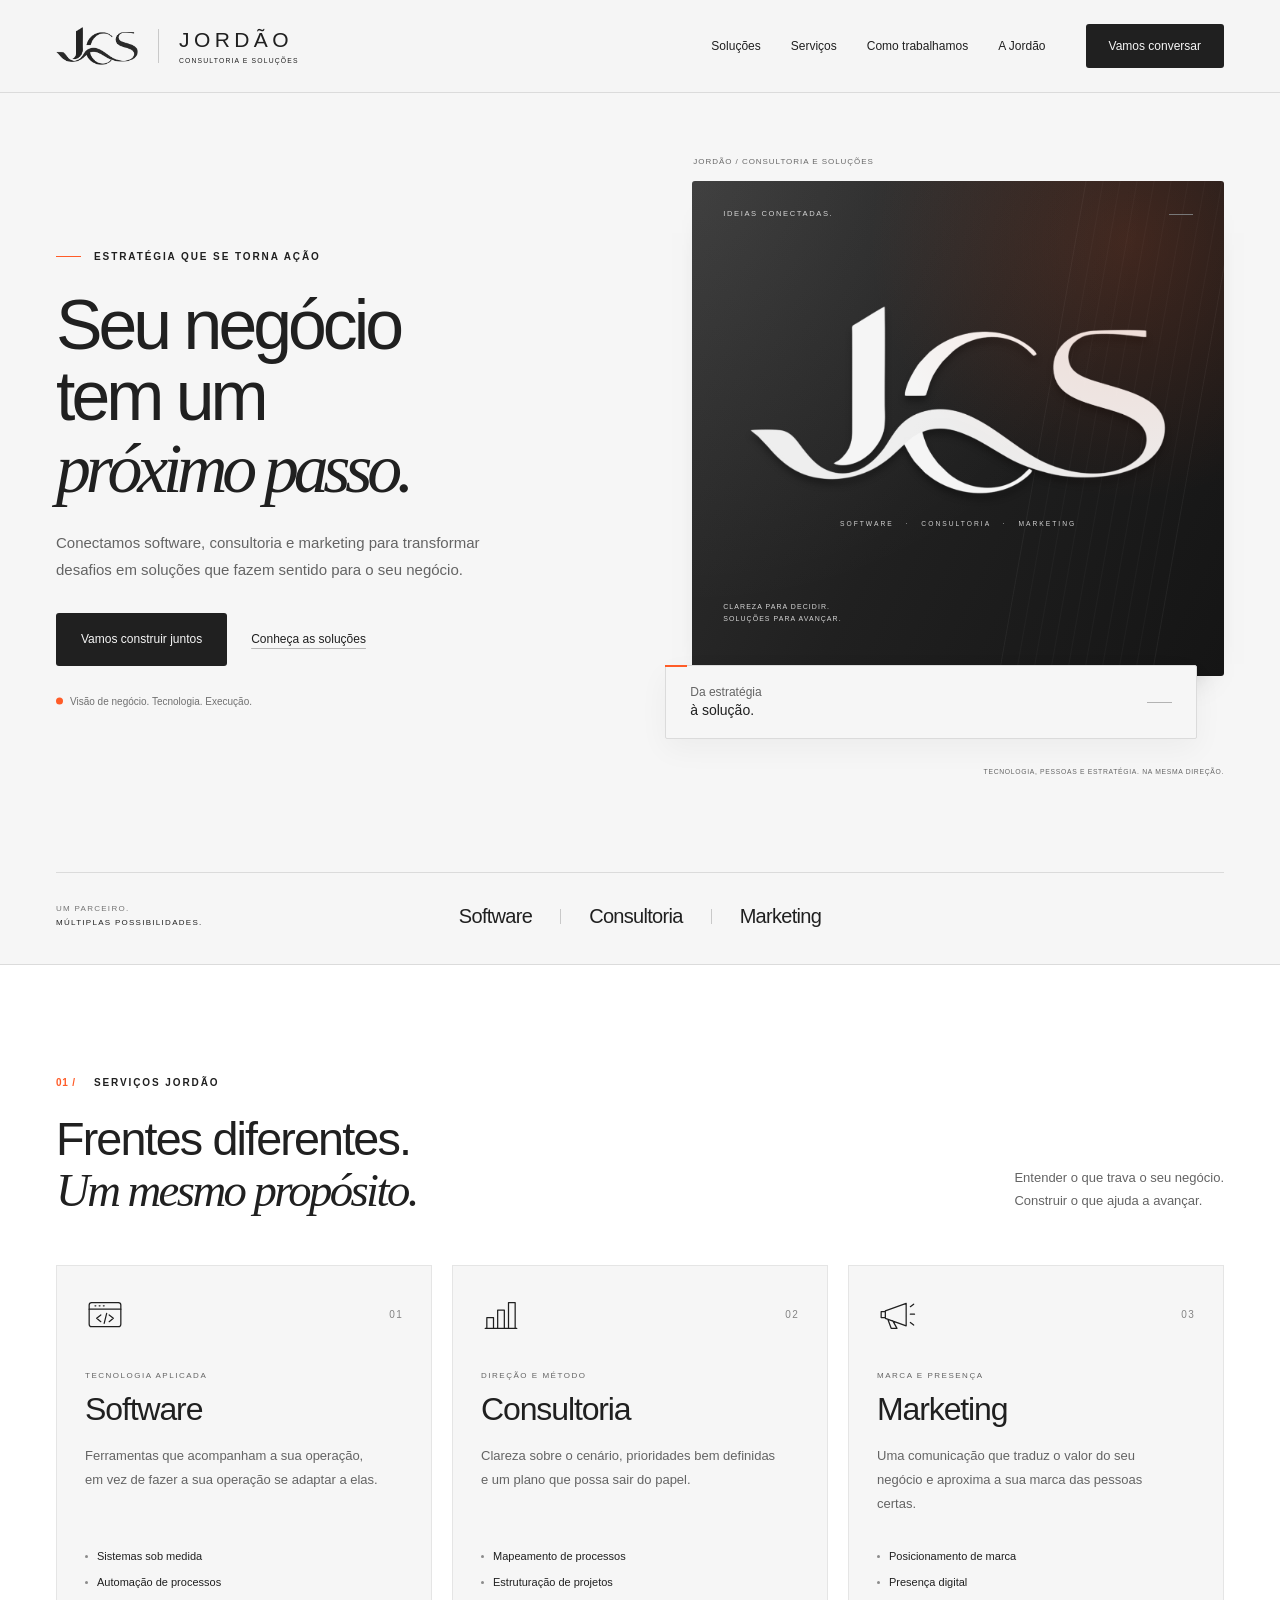
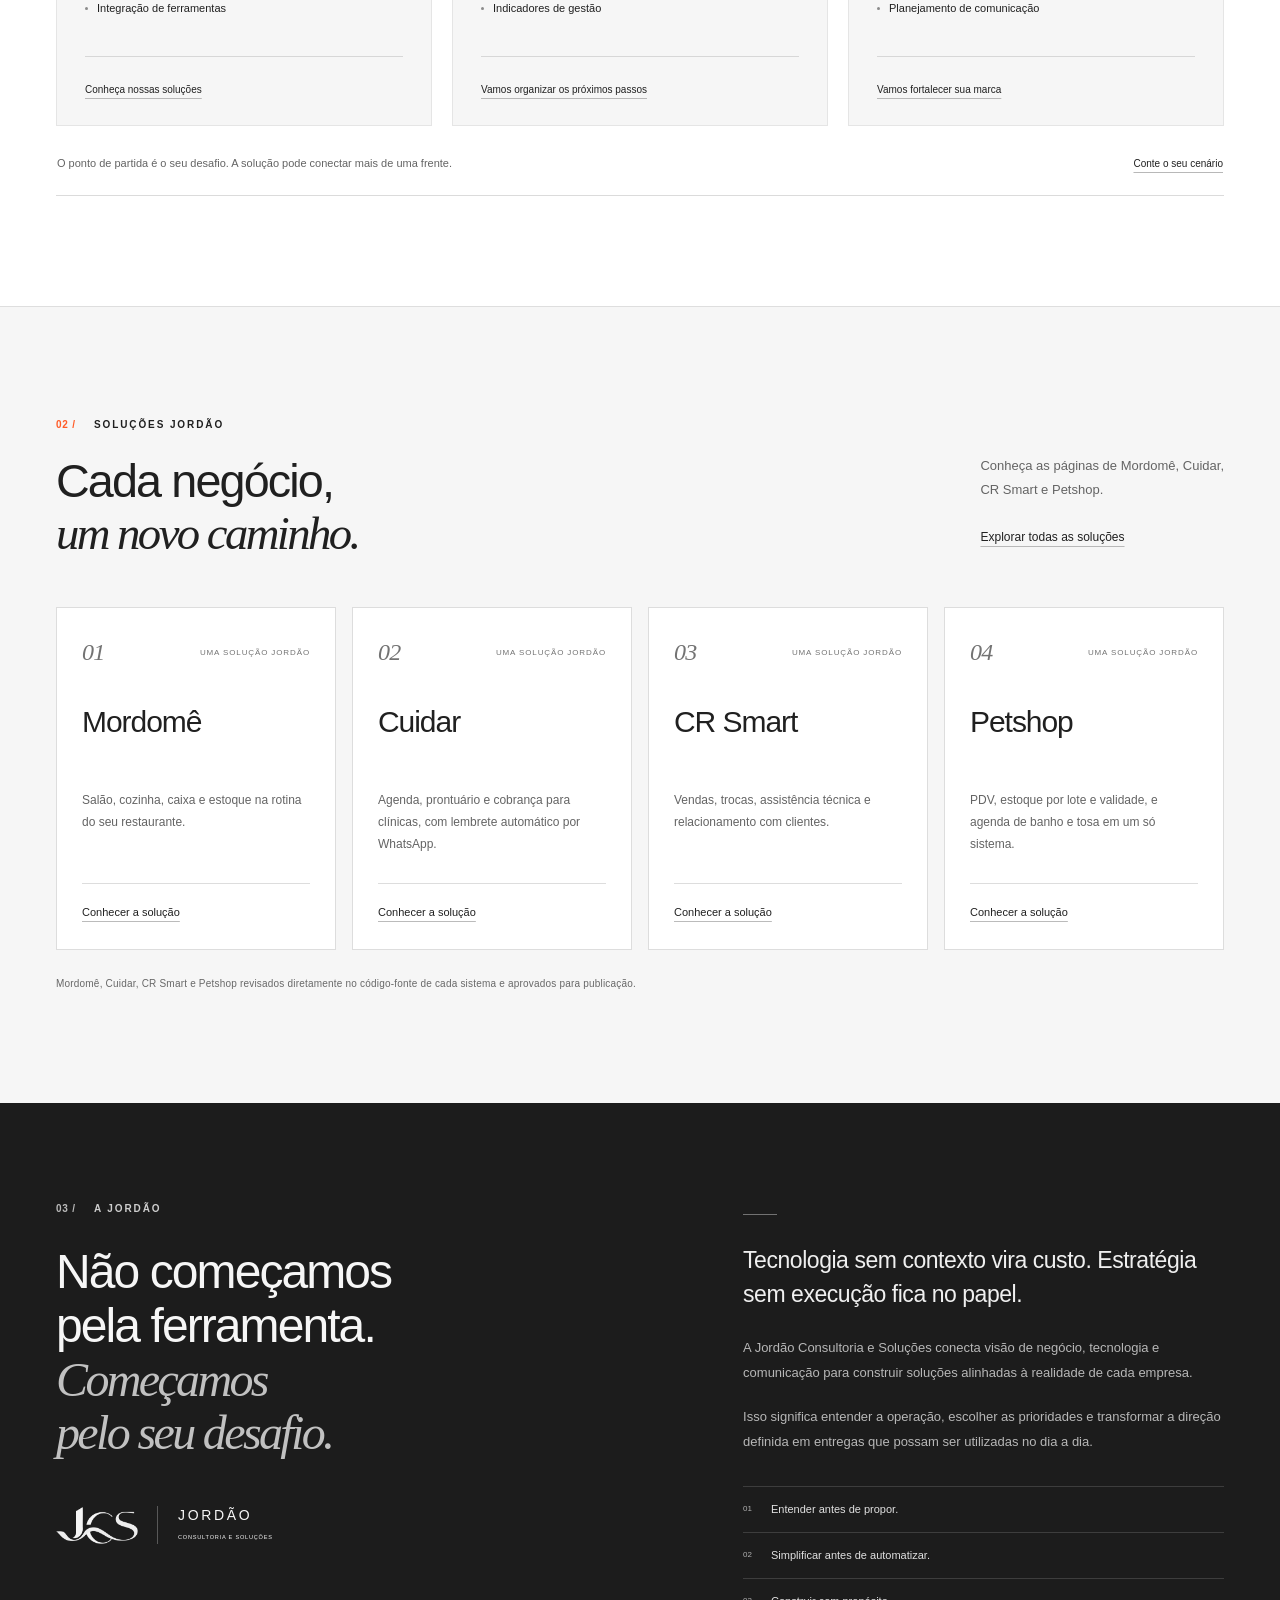
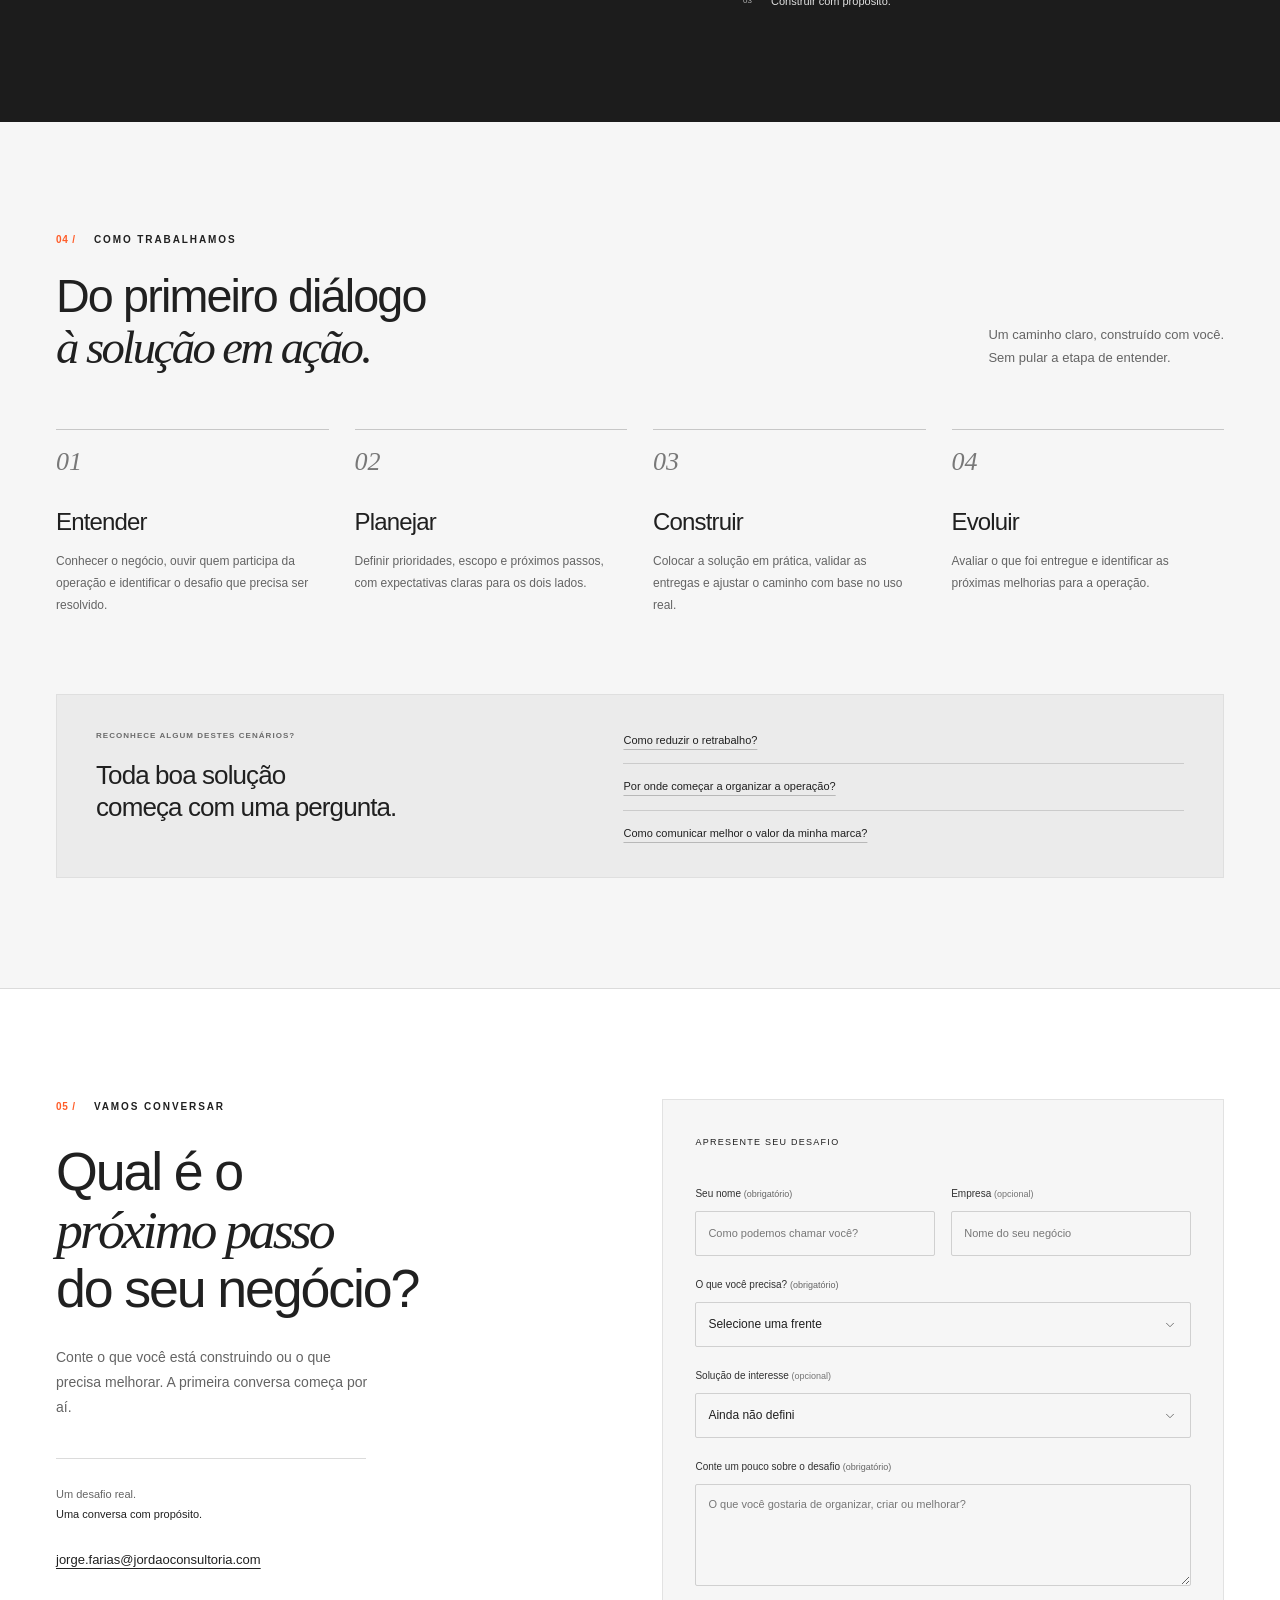
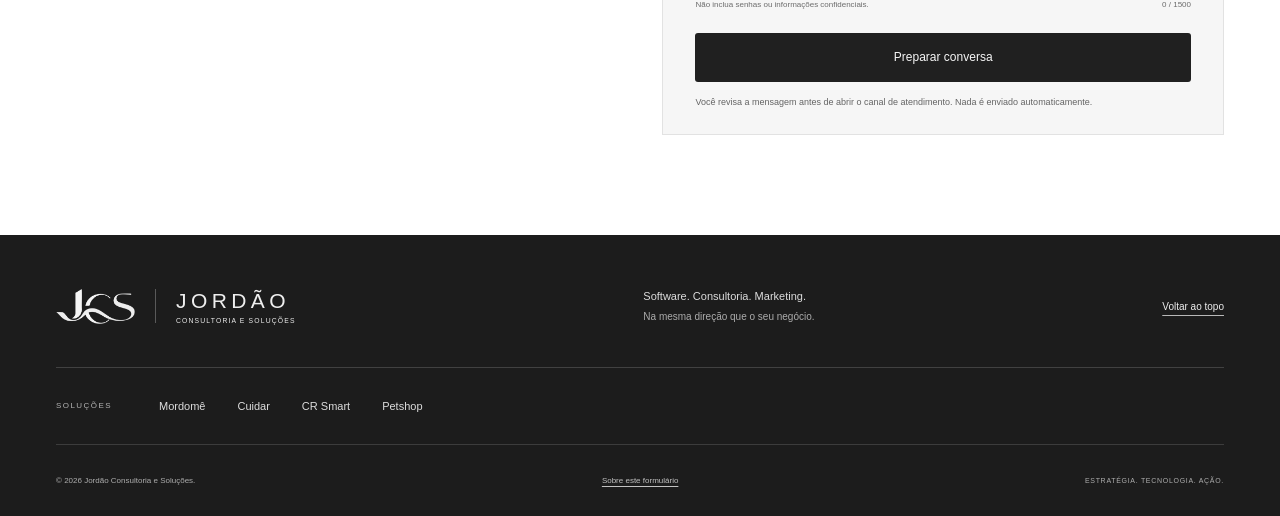
==== commit a849d17a: "Revisão 06: conteúdo real das soluções, acento visual e canal comercial Recria os textos de Mordomê," ====
--- a/index.html
+++ b/index.html
@@ -6,8 +6,6 @@
 <meta content="width=device-width, initial-scale=1" name="viewport"/>
 <meta content="#f6f6f6" name="theme-color"/>
 <meta content="Jordão Consultoria e Soluções. Software, consultoria e marketing conectados aos desafios do seu negócio." name="description"/>
-<!-- PRÉVIA: retirar esta linha somente depois de aprovar e publicar o site. -->
-<meta content="noindex, nofollow" name="robots"/>
 <meta content="website" property="og:type"/>
 <meta content="pt_BR" property="og:locale"/>
 <meta content="Jordão — Consultoria e Soluções" property="og:title"/>
@@ -72,7 +70,7 @@
 <div><p class="eyebrow"><span class="section-index">01 /</span> SERVIÇOS JORDÃO</p><h2 id="solutions-title">Frentes diferentes.<br/><em>Um mesmo propósito.</em></h2></div>
 <p class="section-intro">Entender o que trava o seu negócio.<br/>Construir o que ajuda a avançar.</p>
 </div>
-<div class="service-grid">
+<div class="service-grid" data-reveal="stagger">
 <article class="service-card">
 <div class="service-top"><svg aria-hidden="true" fill="none" focusable="false" viewbox="0 0 48 48"><rect height="29" rx="3" width="38" x="5" y="9"></rect><path d="M5 17h38M12 13h1m4 0h1m4 0h1M19 24l-5 4 5 4m10-8 5 4-5 4m-6 2 3-12"></path></svg><span>01</span></div>
 <p class="card-kicker">TECNOLOGIA APLICADA</p>
@@ -101,17 +99,17 @@
 <div class="solutions-note"><p>O ponto de partida é o seu desafio. A solução pode conectar mais de uma frente.</p><a href="#contato">Conte o seu cenário </a></div>
 </div>
 </section>
-<section aria-labelledby="portfolio-title" class="section portfolio-section" id="sistemas"><div class="container"><div class="section-heading"><div><p class="eyebrow"><span class="section-index">02 /</span> SOLUÇÕES JORDÃO</p><h2 id="portfolio-title">Cada negócio,<br/><em>um novo caminho.</em></h2></div><div class="portfolio-intro"><p class="section-intro">Conheça as páginas de Mordomê, Cuidar,<br/>CR Smart e Petshop.</p><a class="text-link" href="solucoes.html">Explorar todas as soluções</a></div></div><div class="portfolio-grid"><article class="portfolio-card"><div class="portfolio-meta"><span>01</span><span>UMA SOLUÇÃO JORDÃO</span></div><h3>Mordomê</h3><p>Salão, cozinha, caixa e estoque na rotina do seu restaurante.</p><a aria-label="Conhecer a solução Mordomê" class="portfolio-link" href="mordome.html">Conhecer a solução</a></article><article class="portfolio-card"><div class="portfolio-meta"><span>02</span><span>UMA SOLUÇÃO JORDÃO</span></div><h3>Cuidar</h3><p>A solução identificada na implantação Núcleo Criar.</p><a aria-label="Conhecer a solução Cuidar" class="portfolio-link" href="cuidar.html">Conhecer a solução</a></article><article class="portfolio-card"><div class="portfolio-meta"><span>03</span><span>UMA SOLUÇÃO JORDÃO</span></div><h3>CR Smart</h3><p>Vendas, trocas, assistência técnica e relacionamento com clientes.</p><a aria-label="Conhecer a solução CR Smart" class="portfolio-link" href="venda-de-celular.html">Conhecer a solução</a></article><article class="portfolio-card"><div class="portfolio-meta"><span>04</span><span>UMA SOLUÇÃO JORDÃO</span></div><h3>Petshop</h3><p>Organização do negócio, com atenção à rotina do petshop.</p><a aria-label="Conhecer a solução Petshop" class="portfolio-link" href="petshop.html">Conhecer a solução</a></article></div><p class="editorial-footnote">PRÉVIA 05 · CR Smart revisado no código; Mordomê revisado no catálogo funcional. Cuidar e Petshop ainda dependem de acesso ao material técnico. Publicação sujeita à aprovação.</p></div></section><section aria-labelledby="about-title" class="about section" id="sobre">
+<section aria-labelledby="portfolio-title" class="section portfolio-section" id="sistemas"><div class="container"><div class="section-heading"><div><p class="eyebrow"><span class="section-index">02 /</span> SOLUÇÕES JORDÃO</p><h2 id="portfolio-title">Cada negócio,<br/><em>um novo caminho.</em></h2></div><div class="portfolio-intro"><p class="section-intro">Conheça as páginas de Mordomê, Cuidar,<br/>CR Smart e Petshop.</p><a class="text-link" href="solucoes.html">Explorar todas as soluções</a></div></div><div class="portfolio-grid" data-reveal="stagger"><article class="portfolio-card"><div class="portfolio-meta"><span>01</span><span>UMA SOLUÇÃO JORDÃO</span></div><h3>Mordomê</h3><p>Salão, cozinha, caixa e estoque na rotina do seu restaurante.</p><a aria-label="Conhecer a solução Mordomê" class="portfolio-link" href="mordome.html">Conhecer a solução</a></article><article class="portfolio-card"><div class="portfolio-meta"><span>02</span><span>UMA SOLUÇÃO JORDÃO</span></div><h3>Cuidar</h3><p>Agenda, prontuário e cobrança para clínicas, com lembrete automático por WhatsApp.</p><a aria-label="Conhecer a solução Cuidar" class="portfolio-link" href="cuidar.html">Conhecer a solução</a></article><article class="portfolio-card"><div class="portfolio-meta"><span>03</span><span>UMA SOLUÇÃO JORDÃO</span></div><h3>CR Smart</h3><p>Vendas, trocas, assistência técnica e relacionamento com clientes.</p><a aria-label="Conhecer a solução CR Smart" class="portfolio-link" href="venda-de-celular.html">Conhecer a solução</a></article><article class="portfolio-card"><div class="portfolio-meta"><span>04</span><span>UMA SOLUÇÃO JORDÃO</span></div><h3>Petshop</h3><p>PDV, estoque por lote e validade, e agenda de banho e tosa em um só sistema.</p><a aria-label="Conhecer a solução Petshop" class="portfolio-link" href="petshop.html">Conhecer a solução</a></article></div><p class="editorial-footnote">Mordomê, Cuidar, CR Smart e Petshop revisados diretamente no código-fonte de cada sistema e aprovados para publicação.</p></div></section><section aria-labelledby="about-title" class="about section" id="sobre">
 <div class="container about-grid">
 <div class="about-copy"><p class="eyebrow"><span class="section-index">03 /</span> A JORDÃO</p><h2 id="about-title">Não começamos<br/>pela ferramenta.<br/><em>Começamos<br/>pelo seu desafio.</em></h2><div class="about-signature"><img alt="" height="497" src="assets/logo-jcs-claro.png" width="1097"/><span>JORDÃO<br/><small>CONSULTORIA E SOLUÇÕES</small></span></div></div>
-<div class="about-detail"><p class="about-lead">Tecnologia sem contexto vira custo. Estratégia sem execução fica no papel.</p><p>A Jordão Consultoria e Soluções conecta visão de negócio, tecnologia e comunicação para construir soluções alinhadas à realidade de cada empresa.</p><p>Isso significa entender a operação, escolher as prioridades e transformar a direção definida em entregas que possam ser utilizadas no dia a dia.</p><div class="about-principles"><div><span>01</span><strong>Entender antes de propor.</strong></div><div><span>02</span><strong>Simplificar antes de automatizar.</strong></div><div><span>03</span><strong>Construir com propósito.</strong></div></div></div>
+<div class="about-detail" data-reveal><p class="about-lead">Tecnologia sem contexto vira custo. Estratégia sem execução fica no papel.</p><p>A Jordão Consultoria e Soluções conecta visão de negócio, tecnologia e comunicação para construir soluções alinhadas à realidade de cada empresa.</p><p>Isso significa entender a operação, escolher as prioridades e transformar a direção definida em entregas que possam ser utilizadas no dia a dia.</p><div class="about-principles"><div><span>01</span><strong>Entender antes de propor.</strong></div><div><span>02</span><strong>Simplificar antes de automatizar.</strong></div><div><span>03</span><strong>Construir com propósito.</strong></div></div></div>
 </div>
 </section>
 <section aria-labelledby="method-title" class="section method" id="metodo">
 <div class="container">
 <div class="section-heading"><div><p class="eyebrow"><span class="section-index">04 /</span> COMO TRABALHAMOS</p><h2 id="method-title">Do primeiro diálogo<br/><em>à solução em ação.</em></h2></div><p class="section-intro">Um caminho claro, construído com você.<br/>Sem pular a etapa de entender.</p></div>
-<ol class="method-grid"><li><div class="step-line"><span>01</span></div><h3>Entender</h3><p>Conhecer o negócio, ouvir quem participa da operação e identificar o desafio que precisa ser resolvido.</p></li><li><div class="step-line"><span>02</span></div><h3>Planejar</h3><p>Definir prioridades, escopo e próximos passos, com expectativas claras para os dois lados.</p></li><li><div class="step-line"><span>03</span></div><h3>Construir</h3><p>Colocar a solução em prática, validar as entregas e ajustar o caminho com base no uso real.</p></li><li><div class="step-line"><span>04</span></div><h3>Evoluir</h3><p>Avaliar o que foi entregue e identificar as próximas melhorias para a operação.</p></li></ol>
-<div class="challenge-panel"><div><p class="eyebrow">RECONHECE ALGUM DESTES CENÁRIOS?</p><h3>Toda boa solução<br/>começa com uma pergunta.</h3></div><div class="challenge-links"><a data-challenge="Quero reduzir o retrabalho e integrar minhas ferramentas." data-service="Software" href="#contato">Como reduzir o retrabalho? </a><a data-challenge="Quero organizar os processos e definir melhor as prioridades do meu negócio." data-service="Consultoria" href="#contato">Por onde começar a organizar a operação? </a><a data-challenge="Quero fortalecer a presença da minha marca e comunicar melhor o que ofereço." data-service="Marketing" href="#contato">Como comunicar melhor o valor da minha marca? </a></div></div>
+<ol class="method-grid" data-reveal="stagger"><li><div class="step-line"><span>01</span></div><h3>Entender</h3><p>Conhecer o negócio, ouvir quem participa da operação e identificar o desafio que precisa ser resolvido.</p></li><li><div class="step-line"><span>02</span></div><h3>Planejar</h3><p>Definir prioridades, escopo e próximos passos, com expectativas claras para os dois lados.</p></li><li><div class="step-line"><span>03</span></div><h3>Construir</h3><p>Colocar a solução em prática, validar as entregas e ajustar o caminho com base no uso real.</p></li><li><div class="step-line"><span>04</span></div><h3>Evoluir</h3><p>Avaliar o que foi entregue e identificar as próximas melhorias para a operação.</p></li></ol>
+<div class="challenge-panel" data-reveal><div><p class="eyebrow">RECONHECE ALGUM DESTES CENÁRIOS?</p><h3>Toda boa solução<br/>começa com uma pergunta.</h3></div><div class="challenge-links"><a data-challenge="Quero reduzir o retrabalho e integrar minhas ferramentas." data-service="Software" href="#contato">Como reduzir o retrabalho? </a><a data-challenge="Quero organizar os processos e definir melhor as prioridades do meu negócio." data-service="Consultoria" href="#contato">Por onde começar a organizar a operação? </a><a data-challenge="Quero fortalecer a presença da minha marca e comunicar melhor o que ofereço." data-service="Marketing" href="#contato">Como comunicar melhor o valor da minha marca? </a></div></div>
 </div>
 </section>
 <section aria-labelledby="contact-title" class="contact section" id="contato">
@@ -133,5 +131,6 @@
 <footer class="footer"><div class="container"><div class="footer-top"><a aria-label="Jordão — voltar ao início" class="brand footer-brand" href="index.html#inicio"><img alt="" class="brand-logo" height="497" src="assets/logo-jcs-claro.png" width="1097"/><span aria-hidden="true" class="brand-divider"></span><span class="brand-name">JORDÃO<span>CONSULTORIA E SOLUÇÕES</span></span></a><p>Software. Consultoria. Marketing.<br/><span>Na mesma direção que o seu negócio.</span></p><a class="back-top" href="#topo">Voltar ao topo </a></div><nav aria-label="Soluções Jordão" class="footer-solutions"><span>SOLUÇÕES</span><a href="mordome.html">Mordomê</a><a href="cuidar.html">Cuidar</a><a href="venda-de-celular.html">CR Smart</a><a href="petshop.html">Petshop</a></nav><div class="footer-bottom"><p>© <span id="year">2026</span> Jordão Consultoria e Soluções.</p><button class="plain-button" id="privacy-button" type="button">Sobre este formulário</button><span>ESTRATÉGIA. TECNOLOGIA. AÇÃO.</span></div></div></footer>
 <dialog aria-labelledby="message-title" class="dialog" id="message-dialog"><div class="dialog-content"><button aria-label="Fechar prévia da mensagem" class="dialog-close" data-close-dialog="" type="button"><svg aria-hidden="true" class="ui-icon" fill="none" focusable="false" height="16" stroke="currentColor" stroke-linecap="round" stroke-linejoin="round" stroke-width="1.5" viewbox="0 0 24 24" width="16"><path d="m6 6 12 12M6 18 18 6"></path></svg></button><p class="eyebrow">VAMOS CONVERSAR</p><h2 id="message-title">O primeiro passo<br/><em>está aqui.</em></h2><p class="dialog-description">Confira o resumo da sua mensagem antes de continuar.</p><pre class="message-preview" id="message-preview"></pre><p class="dialog-note" id="channel-note"></p><div class="dialog-actions"><a class="button button-dark" hidden="" href="#" id="send-message" rel="noopener noreferrer" target="_blank">Abrir WhatsApp </a><button class="button button-outline" id="copy-message" type="button">Copiar mensagem </button></div><p aria-live="polite" class="copy-status" id="copy-status" role="status"></p></div></dialog>
 <dialog aria-labelledby="privacy-title" class="dialog privacy-dialog" id="privacy-dialog"><div class="dialog-content"><button aria-label="Fechar informações do formulário" class="dialog-close" data-close-dialog="" type="button"><svg aria-hidden="true" class="ui-icon" fill="none" focusable="false" height="16" stroke="currentColor" stroke-linecap="round" stroke-linejoin="round" stroke-width="1.5" viewbox="0 0 24 24" width="16"><path d="m6 6 12 12M6 18 18 6"></path></svg></button><p class="eyebrow">TRANSPARÊNCIA</p><h2 id="privacy-title">Sobre este<br/><em>formulário.</em></h2><p>O formulário prepara uma mensagem no seu próprio navegador. Este site não envia os campos para um servidor, não os salva em uma base de dados e não usa ferramentas de análise ou cookies de rastreamento.</p><p>O envio ao WhatsApp ou ao seu aplicativo de e-mail só é iniciado quando você escolhe abrir o canal configurado. A confirmação final de envio acontece nesse serviço, sujeito às regras dele.</p><p>Não inclua senhas, documentos ou dados confidenciais. O botão de copiar transfere apenas a mensagem preparada para a área de transferência do seu dispositivo.</p><p class="dialog-note">Esta é uma prévia do site. Os contatos e as informações institucionais serão revisados antes da publicação.</p><button class="button button-dark" data-close-dialog="" type="button">Entendi </button></div></dialog>
+<div class="sticky-cta" id="sticky-cta"><a href="#contato">Vamos conversar</a></div>
 </body>
 </html>
--- a/styles.css
+++ b/styles.css
@@ -1,5 +1,5 @@
 /* JORDÃO / Site institucional — revisão 02: iconografia discreta. */
-:root{--paper:#f6f6f6;--white:#ffffff;--ink:#202020;--muted:#646464;--line:#dbdbdb;--dark:#1c1c1c;--dark-muted:#b7b7b7;--serif:Georgia,"Times New Roman",serif;--sans:"Helvetica Neue",Arial,sans-serif;--max:1256px}
+:root{--paper:#f6f6f6;--white:#ffffff;--ink:#202020;--muted:#646464;--line:#dbdbdb;--dark:#1c1c1c;--dark-muted:#b7b7b7;--serif:Georgia,"Times New Roman",serif;--sans:"Helvetica Neue",Arial,sans-serif;--max:1256px;--accent:#ff5c28;--accent-ink:#1c1c1c}
 *,*::before,*::after{box-sizing:border-box}
 html{scroll-behavior:smooth;scroll-padding-top:110px}
 body{margin:0;background:var(--paper);color:var(--ink);font-family:var(--sans);font-size:16px;line-height:1.55;-webkit-font-smoothing:antialiased}
@@ -86,3 +86,68 @@
 @media(max-width:380px){.disciplines{font-size:14px}.disciplines>span+span::before{margin-inline:14px}}
 
 @media print{.header{position:static}.nav,.menu-toggle,.hero-actions,.hero-note,.scroll-link,.contact-form,.back-top,.plain-button,.challenge-links,.dialog,.solutions-note a{display:none!important}body{background:white}.container{width:100%}.section{padding:32px 0}.hero{padding-top:28px}.hero-grid{gap:30px}.hero h1{font-size:50px}.hero-bottom{margin-top:20px}.about{background:white;color:black}.about .eyebrow,.about-detail p,.about-detail .about-lead,.about h2 em,.about-principles strong{color:#333333}.about-signature img{filter:invert(1)}.about-grid{gap:40px}.contact-grid{grid-template-columns:1fr}.footer{background:white;color:black}.footer img{filter:invert(1)}.footer p,.footer-top p,.footer-top p>span{color:#333333}a{break-inside:avoid}.service-card,.method-grid li{break-inside:avoid}}
+
+/* ===== Revisão 06 — acento, movimento e chamadas mais fortes ===== */
+
+/* Acento em pontos estratégicos: números de seção, ícones, foco */
+.section-index{position:relative;color:var(--accent);font-weight:700}
+.service-top svg{stroke:var(--ink);transition:stroke .25s,transform .35s}
+.service-card:hover .service-top svg{stroke:var(--accent);transform:translateY(-3px) rotate(-2deg)}
+::selection{background:var(--accent);color:#fff}
+:focus-visible{outline-color:var(--accent)}
+.eyebrow-line{background:var(--accent)}
+
+/* Botão primário: sweep de luz + leve escala no hover, sem perder a base escura aprovada */
+.button-dark{position:relative;overflow:hidden;z-index:0}
+.button-dark::before{content:"";position:absolute;inset:0;background:var(--accent);transform:translateX(-102%);transition:transform .38s cubic-bezier(.65,0,.35,1);z-index:-1}
+.button-dark:hover::before{transform:translateX(0)}
+.button-dark:hover{color:#171717;transform:translateY(-2px) scale(1.015)}
+.button-dark:active{transform:translateY(0) scale(.99)}
+
+/* Card link e text-link: sublinhado que "acende" em acento no hover */
+.card-link:hover,.text-link:hover,.solutions-note a:hover,.challenge-links a:hover{text-decoration-color:var(--accent);color:var(--ink)}
+.challenge-links a{transition:padding-left .25s,color .2s}
+.challenge-links a:hover{padding-left:8px}
+
+/* Hero: textura sutil de ruído + brilho de acento no palco da marca */
+.brand-stage{position:relative}
+.brand-stage::after{content:"";position:absolute;inset:0;pointer-events:none;background:radial-gradient(circle at 82% 12%,rgba(255,92,40,.16),transparent 42%)}
+.stage-badge{position:relative}
+.stage-badge::before{content:"";position:absolute;left:-1px;top:-1px;width:22px;height:2px;background:var(--accent)}
+.hero-note{position:relative;padding-left:14px}
+.hero-note::before{content:"";position:absolute;left:0;top:50%;width:7px;height:7px;border-radius:50%;background:var(--accent);transform:translateY(-50%)}
+
+/* Portfolio: destaque de acento na borda e número ao passar o mouse */
+.portfolio-card{position:relative;transition:transform .3s,box-shadow .3s}
+.portfolio-card:hover{transform:translateY(-4px);box-shadow:0 22px 40px -28px rgba(0,0,0,.35)}
+.portfolio-card::before{content:"";position:absolute;left:0;top:0;height:2px;width:0;background:var(--accent);transition:width .35s}
+.portfolio-card:hover::before{width:100%}
+.portfolio-meta span:last-child{transition:color .2s}
+.portfolio-card:hover .portfolio-meta span:last-child{color:var(--accent)}
+
+/* Chip de disciplinas do hero: acento discreto no separador ao passar perto */
+.disciplines>span{transition:color .2s}
+.disciplines>span:hover{color:var(--accent)}
+
+/* Formulário: foco e envio com acento */
+.field input:focus,.field select:focus,.field textarea:focus{border-color:var(--accent)}
+.submit-button:not(:disabled)::before{background:var(--accent)}
+
+/* Reveal ao rolar — respeita prefers-reduced-motion */
+[data-reveal]{opacity:0;transform:translateY(22px);transition:opacity .7s cubic-bezier(.2,.6,.2,1),transform .7s cubic-bezier(.2,.6,.2,1)}
+[data-reveal].is-visible{opacity:1;transform:none}
+[data-reveal="stagger"]>*{opacity:0;transform:translateY(18px);transition:opacity .6s ease,transform .6s ease}
+[data-reveal="stagger"].is-visible>*{opacity:1;transform:none}
+[data-reveal="stagger"].is-visible>*:nth-child(1){transition-delay:.02s}
+[data-reveal="stagger"].is-visible>*:nth-child(2){transition-delay:.09s}
+[data-reveal="stagger"].is-visible>*:nth-child(3){transition-delay:.16s}
+[data-reveal="stagger"].is-visible>*:nth-child(4){transition-delay:.23s}
+@media(prefers-reduced-motion:reduce){[data-reveal],[data-reveal="stagger"]>*{opacity:1!important;transform:none!important;transition:none!important}}
+
+/* Barra de chamada fixa (mobile) — reforça a conversão sem brigar com o header */
+.sticky-cta{position:fixed;left:0;right:0;bottom:0;z-index:40;display:none;padding:12px 16px calc(12px + env(safe-area-inset-bottom));background:rgba(28,28,28,.92);backdrop-filter:blur(10px);border-top:1px solid #3a3a3a;transform:translateY(100%);transition:transform .3s ease}
+.sticky-cta.is-shown{transform:translateY(0)}
+.sticky-cta a{display:flex;align-items:center;justify-content:center;gap:14px;background:var(--accent);color:#171717;font-size:13px;font-weight:600;padding:14px 18px;border-radius:3px;min-height:48px}
+@media(max-width:720px){.sticky-cta{display:block}.footer{padding-bottom:88px}}
+
+@media print{.sticky-cta{display:none!important}}
--- a/solucoes.css
+++ b/solucoes.css
@@ -86,23 +86,20 @@
 .concept-title{font-family:var(--sans);font-size:32px;line-height:1.15;letter-spacing:-.035em;margin:26px 0 0;color:#f1f1f1;font-weight:400}
 .concept-title em{font-family:var(--serif);font-style:italic;color:#dedede}
 .concept-baseline{font-size:8px;letter-spacing:.17em;padding-top:23px;border-top:1px solid #515151;margin-top:auto;color:#c7c7c7}
-/* A working mathematical example, never connected to the actual product. */
-.stock-label{display:flex;align-items:center;justify-content:space-between;border-bottom:1px solid #484848;padding:21px 0 12px}
-.stock-label>span{font-size:8px;letter-spacing:.13em;color:#bdbdbd}
-.stock-label strong{font-size:13px;font-weight:400}
-.stock-values{display:grid;grid-template-columns:1.25fr 1fr;gap:20px;padding:20px 0 19px}
-.stock-values>div+div{border-left:1px solid #505050;padding-left:24px}
-.stock-values span{font-size:10px;color:#c8c8c8;display:block;margin-bottom:8px}
-.stock-values strong{font-size:33px;letter-spacing:-.04em;line-height:1;font-weight:400;white-space:nowrap;font-variant-numeric:tabular-nums}
-.stock-values small{font-size:17px;font-weight:400;color:#c6c6c6;letter-spacing:0}
-.stock-track{height:4px;background:#515151;overflow:hidden;margin-bottom:24px}
-.stock-track>span{display:block;height:100%;width:100%;background:#e4e4e4;transition:width .25s ease}
-.stock-actions{display:flex;align-items:center;gap:22px}
-.concept-button{background:#ededed;color:#242424;min-height:43px;border-color:#ededed;font-size:11px;padding:12px 18px;white-space:normal}
-.concept-button:hover{background:#fff}
-.concept-button:disabled{background:#494949;color:#ccc;border-color:#666}
-.concept-reset{border:0;background:transparent;color:#ddd;font-size:11px;min-height:44px;padding:8px 0;text-decoration:underline;text-underline-offset:5px;text-decoration-color:#858585}
-.stock-status{font-size:10px;color:#c2c2c2;line-height:1.7;margin-top:14px;min-height:18px;font-variant-numeric:tabular-nums}
+/* Salão do Mordomê: composição de mesas por status, nunca conectada ao produto real. */
+.floor-grid{display:grid;grid-template-columns:repeat(4,1fr);gap:12px;margin:24px 0 20px}
+.floor-table{aspect-ratio:1;display:flex;align-items:center;justify-content:center;font:italic 16px var(--serif);border:1px solid #4a4a4a;border-radius:4px;color:#d8d8d8;background:#2c2c2c}
+.floor-table.is-free{color:#8f8f8f;border-color:#3d3d3d;background:transparent}
+.floor-table.is-open{border-color:#6b6b6b;background:#333}
+.floor-table.is-kitchen{border-color:var(--accent);color:#f5f5f5;background:#333}
+.floor-table.is-bill{border-color:#8f8f8f;background:#3d3d3d;color:#f1f1f1}
+.floor-legend{display:flex;flex-wrap:wrap;gap:8px 18px;padding-top:19px;border-top:1px solid #484848;margin-top:auto}
+.floor-legend span{display:flex;align-items:center;gap:8px;font-size:9px;letter-spacing:.06em;color:#c2c2c2}
+.floor-legend i{width:7px;height:7px;border-radius:50%;background:#5a5a5a;flex:none}
+.floor-legend span:nth-child(1) i{background:transparent;border:1px solid #6b6b6b}
+.floor-legend span:nth-child(2) i{background:#8a8a8a}
+.floor-legend span:nth-child(3) i{background:var(--accent)}
+.floor-legend span:nth-child(4) i{background:#f1f1f1}
 .cuidar-panel{background:linear-gradient(115deg,#303030,#202020);min-height:455px}
 .cuidar-wordmark{font:italic 99px/1 var(--serif);letter-spacing:-.065em;margin:auto 0;text-align:center;padding:46px 0}
 .cuidar-wordmark span{font:8px/1.8 var(--sans);letter-spacing:.22em;display:block;margin:23px 0 0;color:#ccc}
